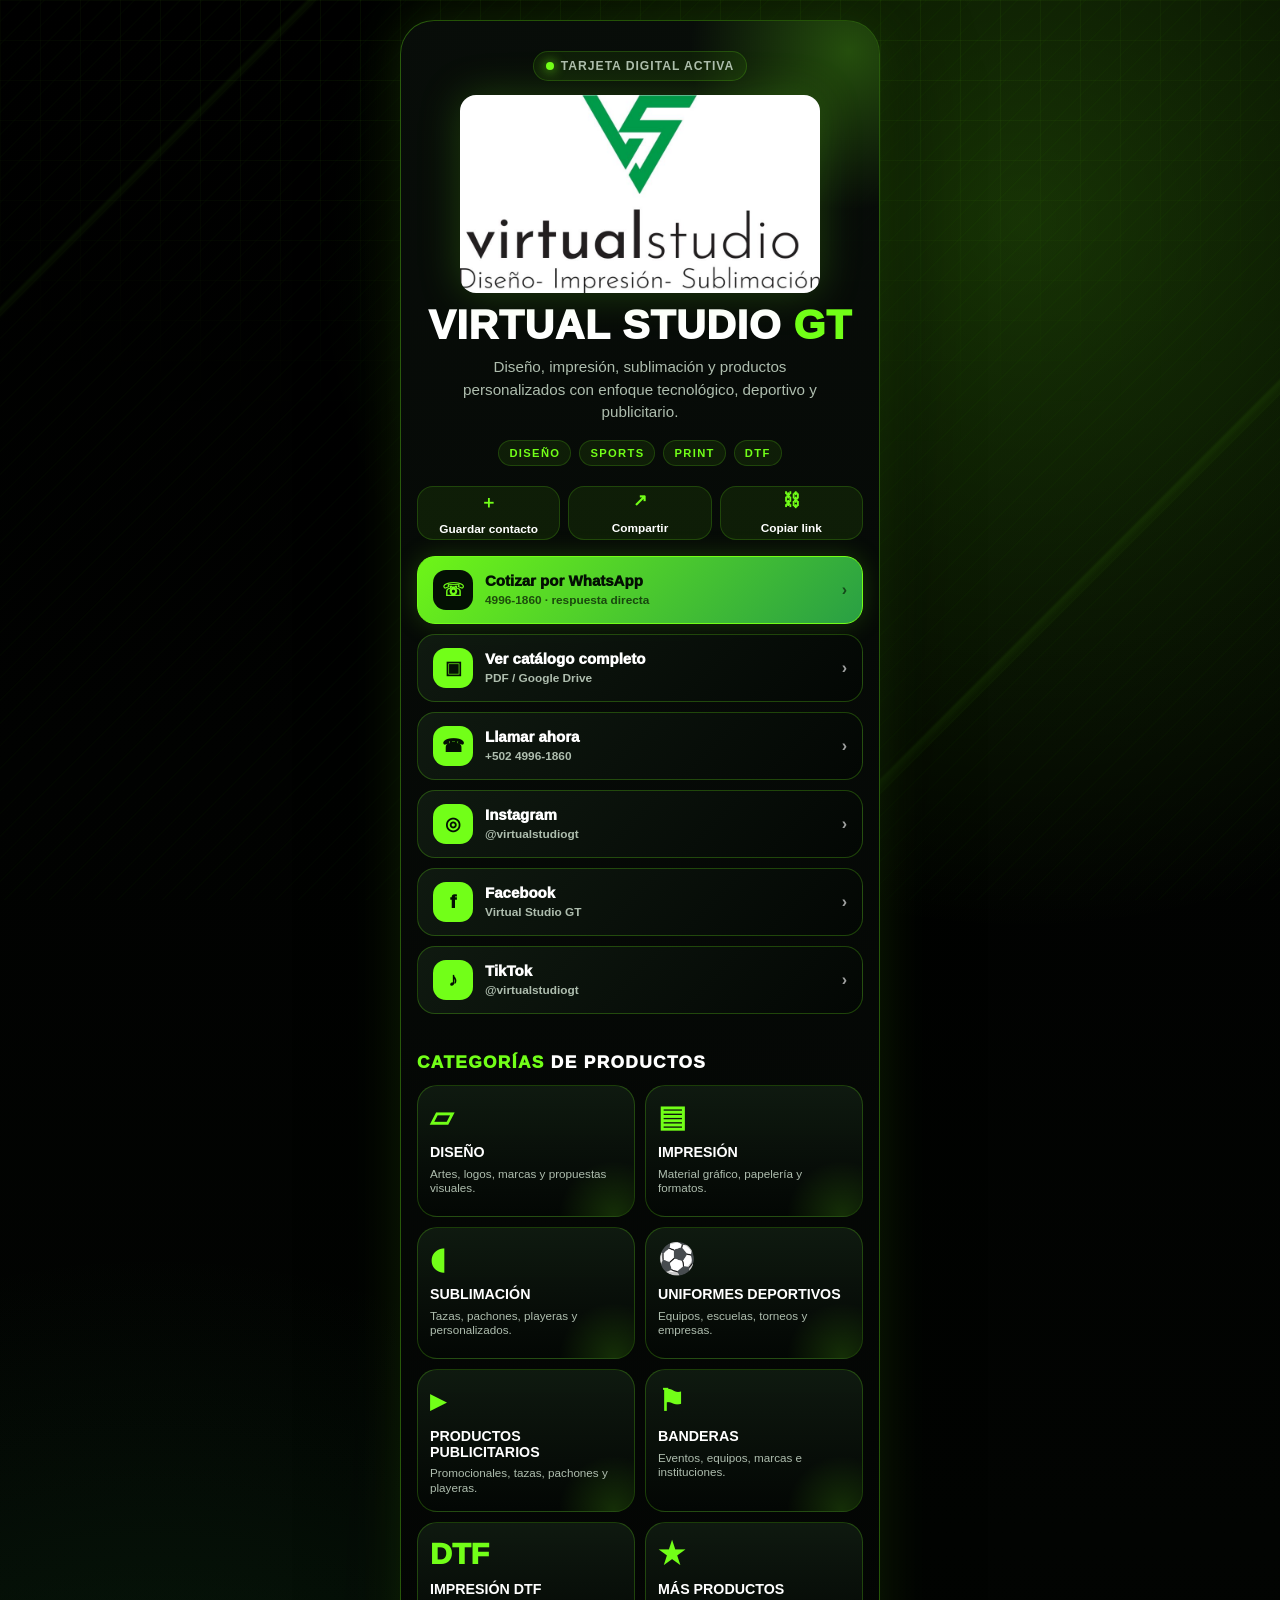
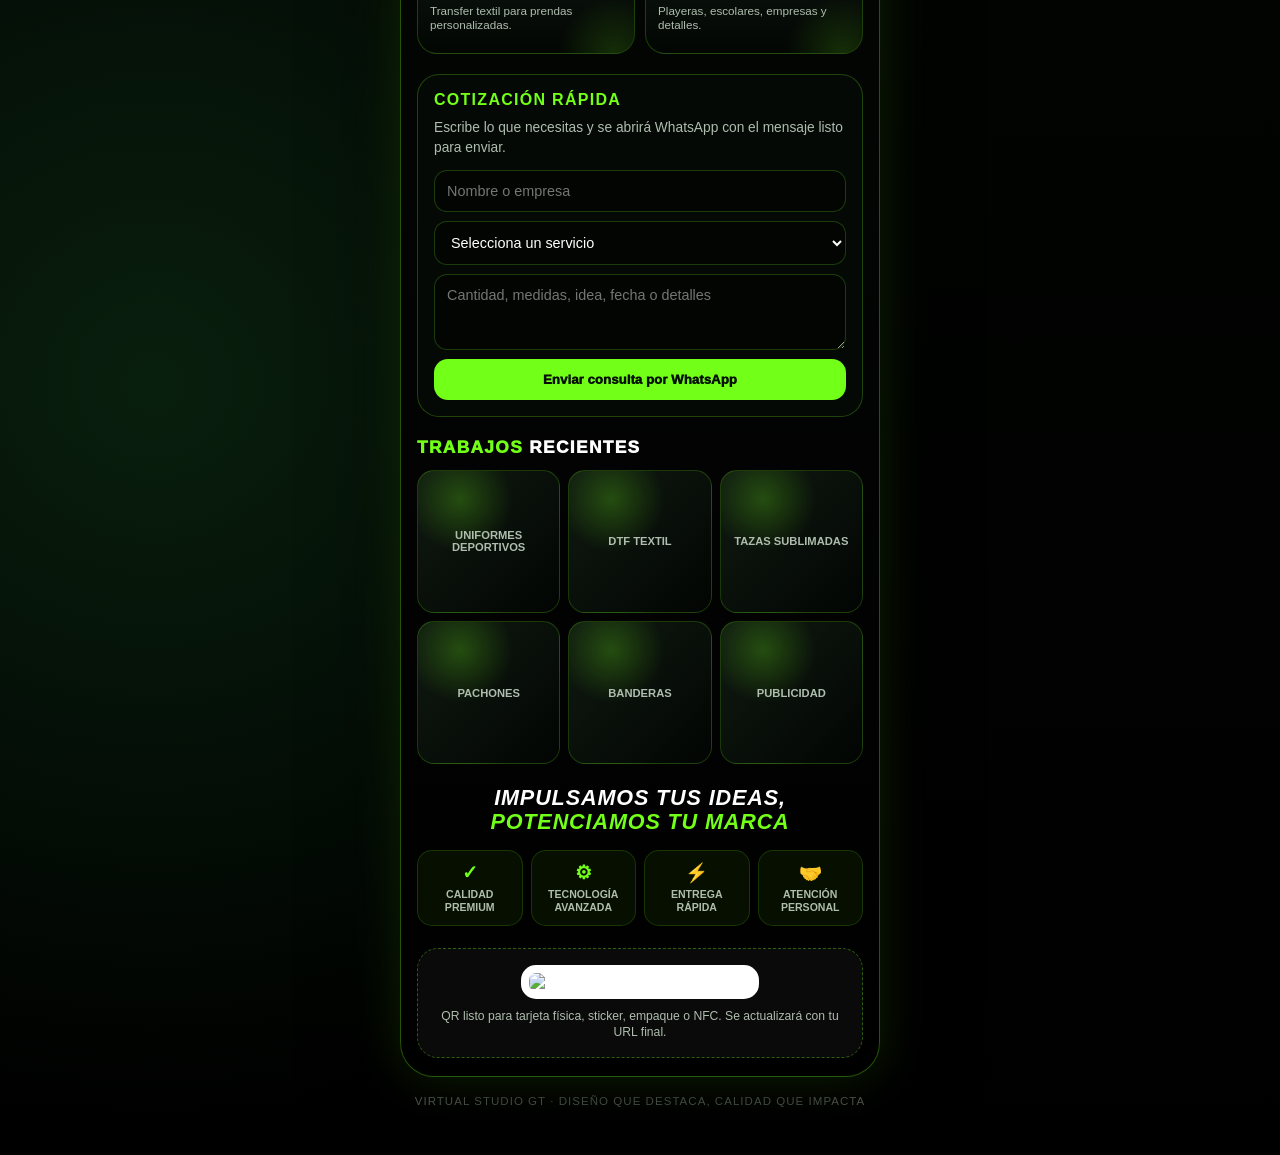
==== index.html @ 37e9156c "Add files via upload" ====
<!DOCTYPE html>
<html lang="es">
<head>
<meta charset="UTF-8"><meta name="viewport" content="width=device-width,initial-scale=1,viewport-fit=cover">
<meta name="theme-color" content="#020402">
<meta name="description" content="Virtual Studio GT: diseño, impresión, sublimación, uniformes deportivos, productos publicitarios, banderas e impresión DTF.">
<meta property="og:title" content="Virtual Studio GT · Tarjeta Digital">
<meta property="og:description" content="Diseño, impresión, sublimación y productos personalizados con enfoque tecnológico y deportivo.">
<meta property="og:type" content="website">
<link rel="manifest" href="manifest.webmanifest">
<title>Virtual Studio GT · Tarjeta Digital</title>
<style>
:root{--text:#fff;--muted:#aebdae;--green:#72ff18;--line:rgba(114,255,24,.32);--line-soft:rgba(114,255,24,.18);--shadow:rgba(114,255,24,.18)}
*{box-sizing:border-box;margin:0;padding:0}html{scroll-behavior:smooth}
body{min-height:100vh;font-family:Arial,Helvetica,sans-serif;color:var(--text);background:radial-gradient(circle at 80% 8%,rgba(114,255,24,.20),transparent 26%),radial-gradient(circle at 12% 72%,rgba(42,162,69,.18),transparent 32%),linear-gradient(180deg,#000 0%,#020402 56%,#000 100%);display:flex;justify-content:center;padding:20px 14px 44px;overflow-x:hidden}
body:before{content:"";position:fixed;inset:0;pointer-events:none;z-index:0;background-image:linear-gradient(rgba(114,255,24,.055) 1px,transparent 1px),linear-gradient(90deg,rgba(114,255,24,.055) 1px,transparent 1px);background-size:40px 40px;mask-image:radial-gradient(ellipse 90% 65% at 50% 0%,#000 25%,transparent 82%)}
body:after{content:"";position:fixed;inset:0;pointer-events:none;z-index:0;opacity:.85;background:linear-gradient(135deg,transparent 0 14%,rgba(114,255,24,.08) 14.2%,transparent 14.7% 76%,rgba(114,255,24,.09) 76.2%,transparent 77%),repeating-linear-gradient(135deg,transparent 0 14px,rgba(114,255,24,.025) 15px 16px)}
.wrap{width:100%;max-width:480px;position:relative;z-index:1}.shell{overflow:hidden;border-radius:34px;border:1px solid var(--line);background:linear-gradient(180deg,rgba(8,13,9,.98),rgba(0,0,0,.98));box-shadow:0 0 48px rgba(114,255,24,.12),0 26px 90px rgba(0,0,0,.64);position:relative}
.shell:before{content:"";position:absolute;top:-140px;right:-140px;width:340px;height:340px;background:radial-gradient(circle,rgba(114,255,24,.27),transparent 66%)}
.hero{position:relative;z-index:2;text-align:center;padding:30px 20px 20px}.status{display:inline-flex;align-items:center;gap:7px;margin-bottom:14px;padding:7px 12px;border-radius:999px;border:1px solid var(--line-soft);background:rgba(114,255,24,.07);color:var(--muted);font-size:.76rem;font-weight:800;letter-spacing:.08em;text-transform:uppercase}.status i{width:8px;height:8px;border-radius:50%;background:var(--green);box-shadow:0 0 12px var(--green);display:inline-block}
.logo{width:min(96%,360px);max-height:210px;object-fit:contain;display:block;margin:0 auto 12px;filter:drop-shadow(0 0 20px rgba(114,255,24,.20));border-radius:16px}.brand{font-size:clamp(1.85rem,7vw,2.55rem);line-height:1;letter-spacing:.02em;font-weight:950;text-transform:uppercase}.brand span{color:var(--green)}.tagline{color:var(--muted);line-height:1.48;max-width:375px;margin:10px auto 0;font-size:.95rem}.badges{display:flex;flex-wrap:wrap;justify-content:center;gap:8px;margin-top:16px}.badge{border:1px solid var(--line-soft);background:rgba(114,255,24,.08);color:var(--green);border-radius:999px;padding:6px 10px;font-weight:900;font-size:.70rem;letter-spacing:.12em;text-transform:uppercase}
.actions{display:grid;grid-template-columns:1fr 1fr 1fr;gap:8px;padding:0 16px 16px;position:relative;z-index:2}.action{min-height:54px;border-radius:16px;border:1px solid var(--line-soft);background:rgba(114,255,24,.08);color:#fff;text-decoration:none;display:grid;place-items:center;text-align:center;font-size:.74rem;font-weight:900;cursor:pointer;font-family:inherit}.action span{display:block;color:var(--green);font-size:1.08rem;margin-bottom:2px}
.links{display:grid;gap:10px;padding:0 16px 18px;position:relative;z-index:2}.link{min-height:62px;border:1px solid rgba(114,255,24,.24);border-radius:18px;color:#fff;background:linear-gradient(135deg,rgba(17,28,18,.90),rgba(3,7,4,.95));text-decoration:none;display:flex;align-items:center;justify-content:space-between;padding:13px 15px;transition:transform .16s ease,border-color .16s ease,box-shadow .16s ease}.link:hover{transform:translateY(-2px);border-color:var(--green);box-shadow:0 0 22px var(--shadow)}.link.primary{background:linear-gradient(135deg,rgba(114,255,24,.96),rgba(42,162,69,.98));color:#031003;border-color:var(--green);box-shadow:0 0 26px rgba(114,255,24,.18)}.left{display:flex;align-items:center;gap:12px;min-width:0}.icon{width:40px;height:40px;flex:0 0 40px;border-radius:13px;background:var(--green);color:#041004;display:grid;place-items:center;font-size:1.15rem;font-weight:950}.primary .icon{background:#041004;color:var(--green)}.label{display:block;font-weight:950;font-size:.94rem;line-height:1.15}.sub{display:block;color:var(--muted);font-size:.74rem;margin-top:3px;font-weight:700;line-height:1.2}.primary .sub{color:rgba(3,16,3,.70)}.arrow{opacity:.62;font-weight:900}
.section{padding:20px 16px 0;position:relative;z-index:2}.section-title{color:#fff;font-size:1.08rem;text-transform:uppercase;letter-spacing:.08em;margin-bottom:12px;font-weight:950}.section-title span{color:var(--green)}.catalog{display:grid;grid-template-columns:repeat(2,1fr);gap:10px}.cat{min-height:132px;border:1px solid rgba(114,255,24,.22);border-radius:20px;background:linear-gradient(180deg,rgba(18,30,19,.82),rgba(3,7,4,.93));color:#fff;text-decoration:none;padding:15px 12px;display:flex;flex-direction:column;justify-content:space-between;transition:transform .16s ease,border-color .16s ease;overflow:hidden;position:relative}.cat:after{content:"";position:absolute;inset:auto -40px -60px auto;width:120px;height:120px;border-radius:50%;background:radial-gradient(circle,rgba(114,255,24,.16),transparent 65%)}.cat:hover{transform:translateY(-3px);border-color:var(--green)}.cat-icon{color:var(--green);font-size:1.9rem;line-height:1;font-weight:950}.cat strong{display:block;font-size:.89rem;text-transform:uppercase;line-height:1.1;margin-top:14px;position:relative;z-index:1}.cat small{display:block;color:var(--muted);font-size:.73rem;line-height:1.25;margin-top:6px;position:relative;z-index:1}
.quote-box{margin:20px 16px 0;position:relative;z-index:2;border:1px solid rgba(114,255,24,.24);border-radius:22px;background:rgba(7,12,8,.82);padding:16px}.quote-box h2{color:var(--green);font-size:1rem;letter-spacing:.08em;text-transform:uppercase;margin-bottom:9px}.quote-box p{color:var(--muted);line-height:1.45;font-size:.86rem}.form{display:grid;gap:9px;margin-top:12px}.form input,.form select,.form textarea{width:100%;border:1px solid rgba(114,255,24,.22);background:rgba(0,0,0,.34);color:#fff;border-radius:13px;padding:12px;font-size:.9rem;outline:none;font-family:inherit}.form textarea{min-height:76px;resize:vertical}.form button{border:0;border-radius:14px;background:var(--green);color:#041004;padding:13px;font-weight:950;cursor:pointer;font-family:inherit}
.gallery{display:grid;grid-template-columns:repeat(3,1fr);gap:8px}.shot{aspect-ratio:1;border-radius:17px;border:1px solid rgba(114,255,24,.20);background:radial-gradient(circle at 30% 20%,rgba(114,255,24,.24),transparent 35%),linear-gradient(135deg,rgba(18,30,19,.88),rgba(2,5,3,.95));display:grid;place-items:center;text-align:center;color:var(--muted);padding:9px;font-size:.70rem;font-weight:900;text-transform:uppercase}.claim{text-align:center;padding:22px 16px 2px;position:relative;z-index:2}.claim strong{display:block;font-size:1.35rem;line-height:1.12;text-transform:uppercase;font-style:italic;letter-spacing:.04em}.claim span{color:var(--green)}.features{display:grid;grid-template-columns:repeat(4,1fr);gap:8px;margin-top:15px}.feat{border:1px solid rgba(114,255,24,.16);background:rgba(114,255,24,.06);color:var(--muted);border-radius:15px;padding:11px 5px;font-size:.66rem;line-height:1.22;font-weight:900;text-transform:uppercase}.feat b{display:block;color:var(--green);font-size:1.16rem;margin-bottom:4px}.qr{margin:20px 16px 18px;padding:16px;border:1px dashed rgba(114,255,24,.34);border-radius:21px;text-align:center;background:rgba(255,255,255,.04);position:relative;z-index:2}.qr img{width:134px;background:#fff;border-radius:15px;padding:8px}.qr p{color:var(--muted);margin-top:10px;font-size:.76rem;line-height:1.3}footer{text-align:center;color:rgba(174,189,174,.55);font-size:.72rem;letter-spacing:.09em;text-transform:uppercase;margin:18px 0 4px}.toast{position:fixed;left:50%;bottom:22px;transform:translateX(-50%) translateY(10px);background:#101710;border:1px solid var(--line);color:#fff;padding:12px 16px;border-radius:999px;box-shadow:0 15px 45px rgba(0,0,0,.45);opacity:0;pointer-events:none;transition:opacity .2s ease,transform .2s ease;z-index:20;font-size:.86rem;font-weight:900;white-space:nowrap}.toast.show{opacity:1;transform:translateX(-50%) translateY(0)}
@media(max-width:390px){.actions{grid-template-columns:1fr}.catalog{grid-template-columns:1fr}.features{grid-template-columns:1fr 1fr}.gallery{grid-template-columns:1fr 1fr}.logo{max-height:170px}}
</style>
</head>
<body>
<main class="wrap"><section class="shell"><header class="hero"><div class="status"><i></i> Tarjeta digital activa</div><img class="logo" src="[data-uri]" alt="Logo Virtual Studio GT"><div class="brand">Virtual Studio <span>GT</span></div><p class="tagline">Diseño, impresión, sublimación y productos personalizados con enfoque tecnológico, deportivo y publicitario.</p><div class="badges"><span class="badge">Diseño</span><span class="badge">Sports</span><span class="badge">Print</span><span class="badge">DTF</span></div></header>
<div class="actions"><a class="action" href="virtual-studio-contacto.vcf" download><span>＋</span>Guardar contacto</a><button class="action" type="button" onclick="shareCard()"><span>↗</span>Compartir</button><button class="action" type="button" onclick="copyLink()"><span>⛓</span>Copiar link</button></div>
<nav class="links">
<a class="link primary" href="https://wa.me/50249961860?text=Hola%20Virtual%20Studio%20GT,%20quiero%20una%20cotizaci%C3%B3n" target="_blank" rel="noopener"><span class="left"><span class="icon">☏</span><span><span class="label">Cotizar por WhatsApp</span><span class="sub">4996-1860 · respuesta directa</span></span></span><span class="arrow">›</span></a>
<a class="link" href="#" target="_blank" rel="noopener"><span class="left"><span class="icon">▣</span><span><span class="label">Ver catálogo completo</span><span class="sub">PDF / Google Drive</span></span></span><span class="arrow">›</span></a>
<a class="link" href="tel:+50249961860"><span class="left"><span class="icon">☎</span><span><span class="label">Llamar ahora</span><span class="sub">+502 4996-1860</span></span></span><span class="arrow">›</span></a>
<a class="link" href="https://instagram.com/virtualstudiogt" target="_blank" rel="noopener"><span class="left"><span class="icon">◎</span><span><span class="label">Instagram</span><span class="sub">@virtualstudiogt</span></span></span><span class="arrow">›</span></a>
<a class="link" href="https://facebook.com/virtualstudiogt" target="_blank" rel="noopener"><span class="left"><span class="icon">f</span><span><span class="label">Facebook</span><span class="sub">Virtual Studio GT</span></span></span><span class="arrow">›</span></a>
<a class="link" href="https://tiktok.com/@virtualstudiogt" target="_blank" rel="noopener"><span class="left"><span class="icon">♪</span><span><span class="label">TikTok</span><span class="sub">@virtualstudiogt</span></span></span><span class="arrow">›</span></a>
</nav>
<section class="section"><h2 class="section-title"><span>Categorías</span> de productos</h2><div class="catalog">
<a class="cat" href="https://wa.me/50249961860?text=Hola%20Virtual%20Studio%20GT,%20quiero%20informaci%C3%B3n%20sobre%20Dise%C3%B1o" target="_blank"><div><span class="cat-icon">▱</span><strong>Diseño</strong><small>Artes, logos, marcas y propuestas visuales.</small></div></a>
<a class="cat" href="https://wa.me/50249961860?text=Hola%20Virtual%20Studio%20GT,%20quiero%20informaci%C3%B3n%20sobre%20Impresi%C3%B3n" target="_blank"><div><span class="cat-icon">▤</span><strong>Impresión</strong><small>Material gráfico, papelería y formatos.</small></div></a>
<a class="cat" href="https://wa.me/50249961860?text=Hola%20Virtual%20Studio%20GT,%20quiero%20informaci%C3%B3n%20sobre%20Sublimaci%C3%B3n" target="_blank"><div><span class="cat-icon">◖</span><strong>Sublimación</strong><small>Tazas, pachones, playeras y personalizados.</small></div></a>
<a class="cat" href="https://wa.me/50249961860?text=Hola%20Virtual%20Studio%20GT,%20quiero%20cotizar%20Uniformes%20Deportivos" target="_blank"><div><span class="cat-icon">⚽</span><strong>Uniformes Deportivos</strong><small>Equipos, escuelas, torneos y empresas.</small></div></a>
<a class="cat" href="https://wa.me/50249961860?text=Hola%20Virtual%20Studio%20GT,%20quiero%20informaci%C3%B3n%20sobre%20Productos%20Publicitarios" target="_blank"><div><span class="cat-icon">▸</span><strong>Productos Publicitarios</strong><small>Promocionales, tazas, pachones y playeras.</small></div></a>
<a class="cat" href="https://wa.me/50249961860?text=Hola%20Virtual%20Studio%20GT,%20quiero%20cotizar%20Banderas" target="_blank"><div><span class="cat-icon">⚑</span><strong>Banderas</strong><small>Eventos, equipos, marcas e instituciones.</small></div></a>
<a class="cat" href="https://wa.me/50249961860?text=Hola%20Virtual%20Studio%20GT,%20quiero%20informaci%C3%B3n%20sobre%20Impresi%C3%B3n%20DTF" target="_blank"><div><span class="cat-icon">DTF</span><strong>Impresión DTF</strong><small>Transfer textil para prendas personalizadas.</small></div></a>
<a class="cat" href="https://wa.me/50249961860?text=Hola%20Virtual%20Studio%20GT,%20quiero%20ver%20productos%20personalizados" target="_blank"><div><span class="cat-icon">★</span><strong>Más productos</strong><small>Playeras, escolares, empresas y detalles.</small></div></a>
</div></section>
<section class="quote-box"><h2>Cotización rápida</h2><p>Escribe lo que necesitas y se abrirá WhatsApp con el mensaje listo para enviar.</p><form class="form" onsubmit="sendLead(event)"><input id="nombre" type="text" placeholder="Nombre o empresa"><select id="servicio"><option value="">Selecciona un servicio</option><option>Uniformes Deportivos</option><option>Impresión DTF</option><option>Sublimación</option><option>Impresión</option><option>Productos Publicitarios</option><option>Banderas</option><option>Diseño</option></select><textarea id="mensaje" placeholder="Cantidad, medidas, idea, fecha o detalles"></textarea><button type="submit">Enviar consulta por WhatsApp</button></form></section>
<section class="section"><h2 class="section-title"><span>Trabajos</span> recientes</h2><div class="gallery"><div class="shot">Uniformes deportivos</div><div class="shot">DTF textil</div><div class="shot">Tazas sublimadas</div><div class="shot">Pachones</div><div class="shot">Banderas</div><div class="shot">Publicidad</div></div></section>
<section class="claim"><strong>Impulsamos tus ideas,<br><span>potenciamos tu marca</span></strong><div class="features"><div class="feat"><b>✓</b>Calidad<br>Premium</div><div class="feat"><b>⚙</b>Tecnología<br>Avanzada</div><div class="feat"><b>⚡</b>Entrega<br>Rápida</div><div class="feat"><b>🤝</b>Atención<br>Personal</div></div></section>
<section class="qr"><img id="qrImg" src="https://api.qrserver.com/v1/create-qr-code/?size=300x300&data=https://virtualstudiogt.com" alt="Código QR Virtual Studio GT"><p>QR listo para tarjeta física, sticker, empaque o NFC. Se actualizará con tu URL final.</p></section>
</section><footer>Virtual Studio GT · Diseño que destaca, calidad que impacta</footer></main>
<div id="toast" class="toast">Listo</div>
<script>
function showToast(message){const toast=document.getElementById("toast");toast.textContent=message;toast.classList.add("show");setTimeout(()=>toast.classList.remove("show"),1800)}
function pageUrl(){return window.location.href.startsWith("file:")?"https://virtualstudiogt.com":window.location.href}
async function copyLink(){try{await navigator.clipboard.writeText(pageUrl());showToast("Link copiado")}catch(e){showToast("No se pudo copiar")}}
async function shareCard(){const data={title:"Virtual Studio GT",text:"Tarjeta digital de Virtual Studio GT",url:pageUrl()};if(navigator.share){try{await navigator.share(data)}catch(e){}}else{copyLink()}}
function sendLead(event){event.preventDefault();const nombre=document.getElementById("nombre").value.trim();const servicio=document.getElementById("servicio").value.trim();const mensaje=document.getElementById("mensaje").value.trim();const texto=encodeURIComponent("Hola Virtual Studio GT, quiero una cotización."+(nombre?"\nNombre/empresa: "+nombre:"")+(servicio?"\nServicio: "+servicio:"")+(mensaje?"\nDetalles: "+mensaje:""));window.open("https://wa.me/50249961860?text="+texto,"_blank")}
(function setQr(){document.getElementById("qrImg").src="https://api.qrserver.com/v1/create-qr-code/?size=300x300&data="+encodeURIComponent(pageUrl())})();
</script>
</body></html>
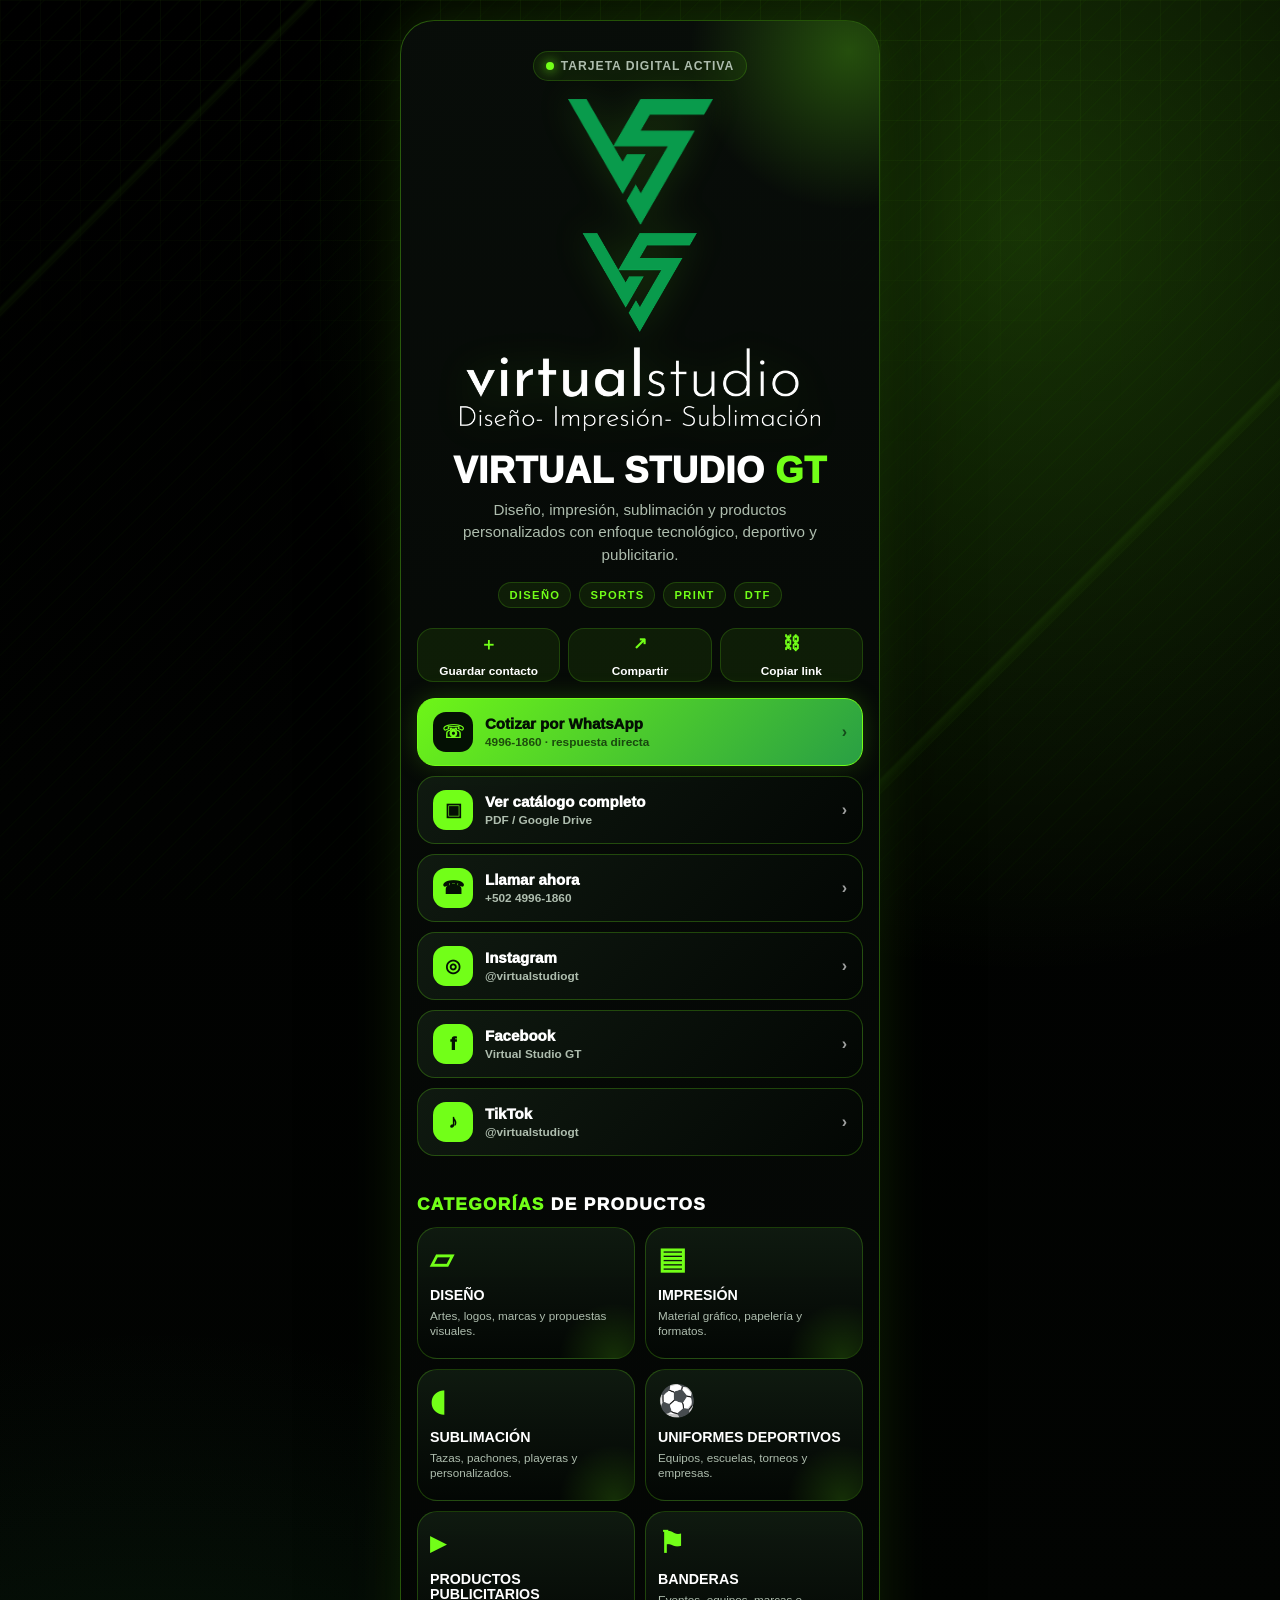
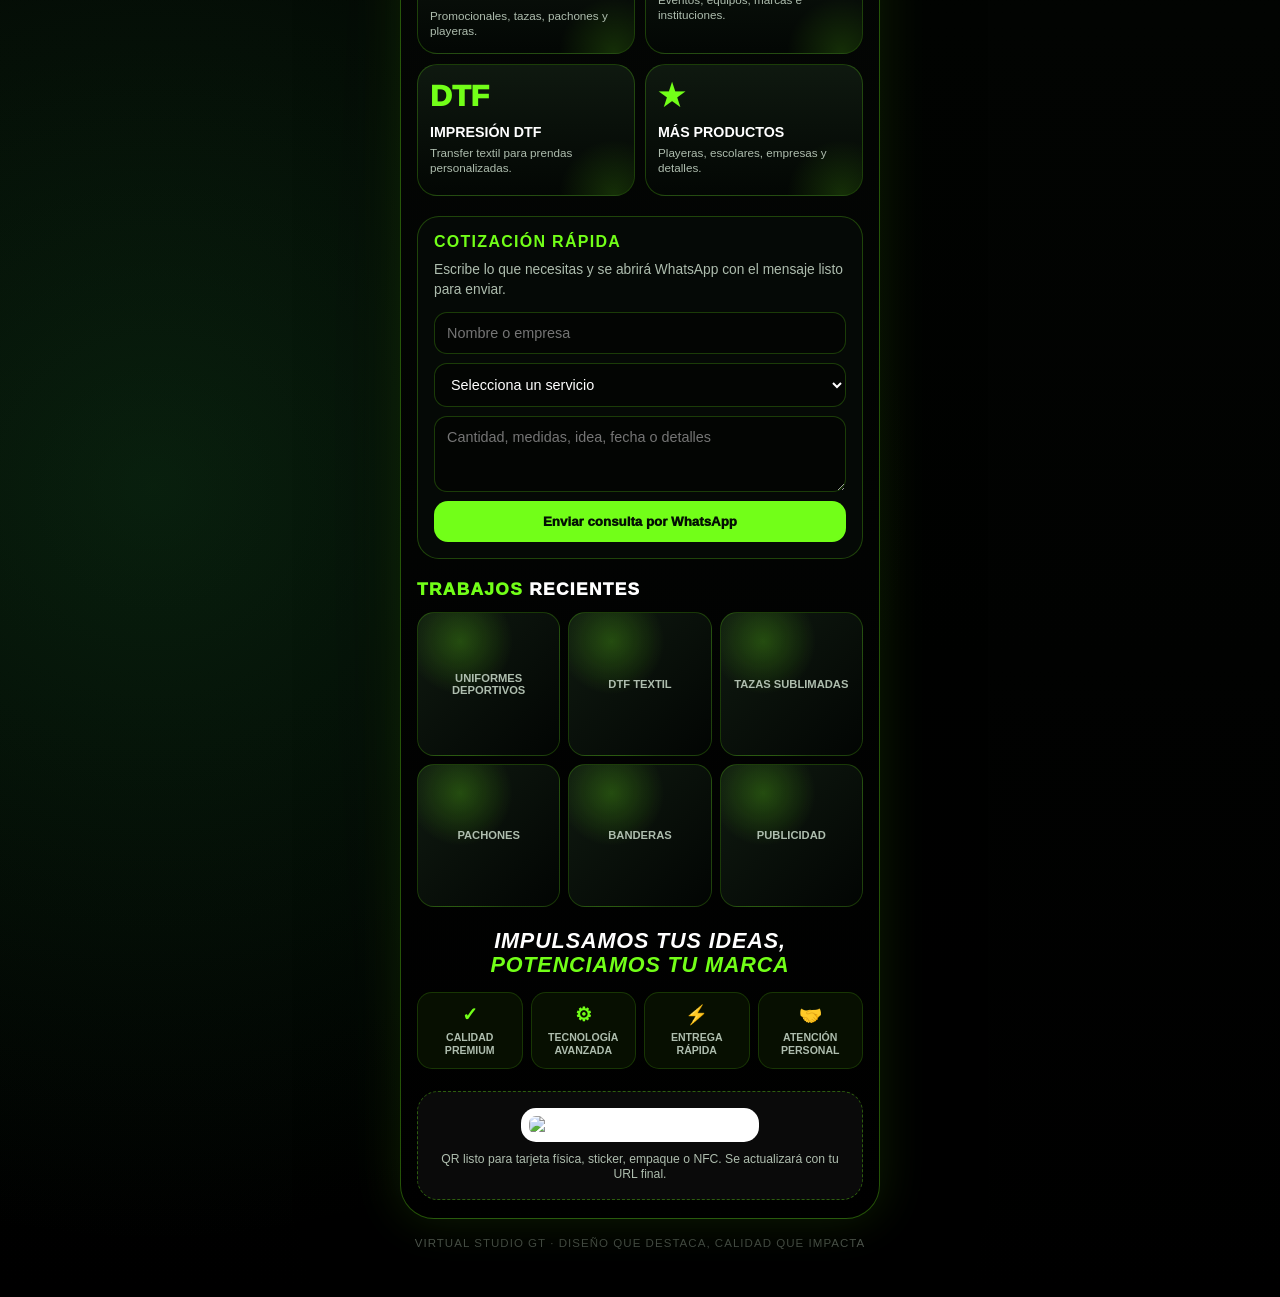
==== commit 1742eb71: "Add files via upload" ====
--- a/index.html
+++ b/index.html
@@ -10,7 +10,7 @@
 <link rel="manifest" href="manifest.webmanifest">
 <title>Virtual Studio GT · Tarjeta Digital</title>
 <style>
-:root{--text:#fff;--muted:#aebdae;--green:#72ff18;--line:rgba(114,255,24,.32);--line-soft:rgba(114,255,24,.18);--shadow:rgba(114,255,24,.18)}
+:root{--text:#fff;--muted:#aebdae;--green:#72ff18;--brand:#0ca34d;--line:rgba(114,255,24,.32);--line-soft:rgba(114,255,24,.18);--shadow:rgba(114,255,24,.18)}
 *{box-sizing:border-box;margin:0;padding:0}html{scroll-behavior:smooth}
 body{min-height:100vh;font-family:Arial,Helvetica,sans-serif;color:var(--text);background:radial-gradient(circle at 80% 8%,rgba(114,255,24,.20),transparent 26%),radial-gradient(circle at 12% 72%,rgba(42,162,69,.18),transparent 32%),linear-gradient(180deg,#000 0%,#020402 56%,#000 100%);display:flex;justify-content:center;padding:20px 14px 44px;overflow-x:hidden}
 body:before{content:"";position:fixed;inset:0;pointer-events:none;z-index:0;background-image:linear-gradient(rgba(114,255,24,.055) 1px,transparent 1px),linear-gradient(90deg,rgba(114,255,24,.055) 1px,transparent 1px);background-size:40px 40px;mask-image:radial-gradient(ellipse 90% 65% at 50% 0%,#000 25%,transparent 82%)}
@@ -18,17 +18,22 @@
 .wrap{width:100%;max-width:480px;position:relative;z-index:1}.shell{overflow:hidden;border-radius:34px;border:1px solid var(--line);background:linear-gradient(180deg,rgba(8,13,9,.98),rgba(0,0,0,.98));box-shadow:0 0 48px rgba(114,255,24,.12),0 26px 90px rgba(0,0,0,.64);position:relative}
 .shell:before{content:"";position:absolute;top:-140px;right:-140px;width:340px;height:340px;background:radial-gradient(circle,rgba(114,255,24,.27),transparent 66%)}
 .hero{position:relative;z-index:2;text-align:center;padding:30px 20px 20px}.status{display:inline-flex;align-items:center;gap:7px;margin-bottom:14px;padding:7px 12px;border-radius:999px;border:1px solid var(--line-soft);background:rgba(114,255,24,.07);color:var(--muted);font-size:.76rem;font-weight:800;letter-spacing:.08em;text-transform:uppercase}.status i{width:8px;height:8px;border-radius:50%;background:var(--green);box-shadow:0 0 12px var(--green);display:inline-block}
-.logo{width:min(96%,360px);max-height:210px;object-fit:contain;display:block;margin:0 auto 12px;filter:drop-shadow(0 0 20px rgba(114,255,24,.20));border-radius:16px}.brand{font-size:clamp(1.85rem,7vw,2.55rem);line-height:1;letter-spacing:.02em;font-weight:950;text-transform:uppercase}.brand span{color:var(--green)}.tagline{color:var(--muted);line-height:1.48;max-width:375px;margin:10px auto 0;font-size:.95rem}.badges{display:flex;flex-wrap:wrap;justify-content:center;gap:8px;margin-top:16px}.badge{border:1px solid var(--line-soft);background:rgba(114,255,24,.08);color:var(--green);border-radius:999px;padding:6px 10px;font-weight:900;font-size:.70rem;letter-spacing:.12em;text-transform:uppercase}
+.brand-logo{width:100%;max-width:390px;margin:0 auto 14px;padding:4px 0 8px;display:flex;flex-direction:column;align-items:center;justify-content:center;gap:8px;filter:drop-shadow(0 0 18px rgba(114,255,24,.16))}
+.logo-symbol{width:min(40%,145px);height:auto;display:block;object-fit:contain}
+.logo-text{width:min(96%,360px);height:auto;display:block;object-fit:contain}
+.brand{font-size:clamp(1.55rem,6vw,2.25rem);line-height:1;letter-spacing:.02em;font-weight:950;text-transform:uppercase}.brand span{color:var(--green)}.tagline{color:var(--muted);line-height:1.48;max-width:375px;margin:10px auto 0;font-size:.95rem}.badges{display:flex;flex-wrap:wrap;justify-content:center;gap:8px;margin-top:16px}.badge{border:1px solid var(--line-soft);background:rgba(114,255,24,.08);color:var(--green);border-radius:999px;padding:6px 10px;font-weight:900;font-size:.70rem;letter-spacing:.12em;text-transform:uppercase}
 .actions{display:grid;grid-template-columns:1fr 1fr 1fr;gap:8px;padding:0 16px 16px;position:relative;z-index:2}.action{min-height:54px;border-radius:16px;border:1px solid var(--line-soft);background:rgba(114,255,24,.08);color:#fff;text-decoration:none;display:grid;place-items:center;text-align:center;font-size:.74rem;font-weight:900;cursor:pointer;font-family:inherit}.action span{display:block;color:var(--green);font-size:1.08rem;margin-bottom:2px}
 .links{display:grid;gap:10px;padding:0 16px 18px;position:relative;z-index:2}.link{min-height:62px;border:1px solid rgba(114,255,24,.24);border-radius:18px;color:#fff;background:linear-gradient(135deg,rgba(17,28,18,.90),rgba(3,7,4,.95));text-decoration:none;display:flex;align-items:center;justify-content:space-between;padding:13px 15px;transition:transform .16s ease,border-color .16s ease,box-shadow .16s ease}.link:hover{transform:translateY(-2px);border-color:var(--green);box-shadow:0 0 22px var(--shadow)}.link.primary{background:linear-gradient(135deg,rgba(114,255,24,.96),rgba(42,162,69,.98));color:#031003;border-color:var(--green);box-shadow:0 0 26px rgba(114,255,24,.18)}.left{display:flex;align-items:center;gap:12px;min-width:0}.icon{width:40px;height:40px;flex:0 0 40px;border-radius:13px;background:var(--green);color:#041004;display:grid;place-items:center;font-size:1.15rem;font-weight:950}.primary .icon{background:#041004;color:var(--green)}.label{display:block;font-weight:950;font-size:.94rem;line-height:1.15}.sub{display:block;color:var(--muted);font-size:.74rem;margin-top:3px;font-weight:700;line-height:1.2}.primary .sub{color:rgba(3,16,3,.70)}.arrow{opacity:.62;font-weight:900}
 .section{padding:20px 16px 0;position:relative;z-index:2}.section-title{color:#fff;font-size:1.08rem;text-transform:uppercase;letter-spacing:.08em;margin-bottom:12px;font-weight:950}.section-title span{color:var(--green)}.catalog{display:grid;grid-template-columns:repeat(2,1fr);gap:10px}.cat{min-height:132px;border:1px solid rgba(114,255,24,.22);border-radius:20px;background:linear-gradient(180deg,rgba(18,30,19,.82),rgba(3,7,4,.93));color:#fff;text-decoration:none;padding:15px 12px;display:flex;flex-direction:column;justify-content:space-between;transition:transform .16s ease,border-color .16s ease;overflow:hidden;position:relative}.cat:after{content:"";position:absolute;inset:auto -40px -60px auto;width:120px;height:120px;border-radius:50%;background:radial-gradient(circle,rgba(114,255,24,.16),transparent 65%)}.cat:hover{transform:translateY(-3px);border-color:var(--green)}.cat-icon{color:var(--green);font-size:1.9rem;line-height:1;font-weight:950}.cat strong{display:block;font-size:.89rem;text-transform:uppercase;line-height:1.1;margin-top:14px;position:relative;z-index:1}.cat small{display:block;color:var(--muted);font-size:.73rem;line-height:1.25;margin-top:6px;position:relative;z-index:1}
 .quote-box{margin:20px 16px 0;position:relative;z-index:2;border:1px solid rgba(114,255,24,.24);border-radius:22px;background:rgba(7,12,8,.82);padding:16px}.quote-box h2{color:var(--green);font-size:1rem;letter-spacing:.08em;text-transform:uppercase;margin-bottom:9px}.quote-box p{color:var(--muted);line-height:1.45;font-size:.86rem}.form{display:grid;gap:9px;margin-top:12px}.form input,.form select,.form textarea{width:100%;border:1px solid rgba(114,255,24,.22);background:rgba(0,0,0,.34);color:#fff;border-radius:13px;padding:12px;font-size:.9rem;outline:none;font-family:inherit}.form textarea{min-height:76px;resize:vertical}.form button{border:0;border-radius:14px;background:var(--green);color:#041004;padding:13px;font-weight:950;cursor:pointer;font-family:inherit}
 .gallery{display:grid;grid-template-columns:repeat(3,1fr);gap:8px}.shot{aspect-ratio:1;border-radius:17px;border:1px solid rgba(114,255,24,.20);background:radial-gradient(circle at 30% 20%,rgba(114,255,24,.24),transparent 35%),linear-gradient(135deg,rgba(18,30,19,.88),rgba(2,5,3,.95));display:grid;place-items:center;text-align:center;color:var(--muted);padding:9px;font-size:.70rem;font-weight:900;text-transform:uppercase}.claim{text-align:center;padding:22px 16px 2px;position:relative;z-index:2}.claim strong{display:block;font-size:1.35rem;line-height:1.12;text-transform:uppercase;font-style:italic;letter-spacing:.04em}.claim span{color:var(--green)}.features{display:grid;grid-template-columns:repeat(4,1fr);gap:8px;margin-top:15px}.feat{border:1px solid rgba(114,255,24,.16);background:rgba(114,255,24,.06);color:var(--muted);border-radius:15px;padding:11px 5px;font-size:.66rem;line-height:1.22;font-weight:900;text-transform:uppercase}.feat b{display:block;color:var(--green);font-size:1.16rem;margin-bottom:4px}.qr{margin:20px 16px 18px;padding:16px;border:1px dashed rgba(114,255,24,.34);border-radius:21px;text-align:center;background:rgba(255,255,255,.04);position:relative;z-index:2}.qr img{width:134px;background:#fff;border-radius:15px;padding:8px}.qr p{color:var(--muted);margin-top:10px;font-size:.76rem;line-height:1.3}footer{text-align:center;color:rgba(174,189,174,.55);font-size:.72rem;letter-spacing:.09em;text-transform:uppercase;margin:18px 0 4px}.toast{position:fixed;left:50%;bottom:22px;transform:translateX(-50%) translateY(10px);background:#101710;border:1px solid var(--line);color:#fff;padding:12px 16px;border-radius:999px;box-shadow:0 15px 45px rgba(0,0,0,.45);opacity:0;pointer-events:none;transition:opacity .2s ease,transform .2s ease;z-index:20;font-size:.86rem;font-weight:900;white-space:nowrap}.toast.show{opacity:1;transform:translateX(-50%) translateY(0)}
-@media(max-width:390px){.actions{grid-template-columns:1fr}.catalog{grid-template-columns:1fr}.features{grid-template-columns:1fr 1fr}.gallery{grid-template-columns:1fr 1fr}.logo{max-height:170px}}
+@media(max-width:390px){.actions{grid-template-columns:1fr}.catalog{grid-template-columns:1fr}.features{grid-template-columns:1fr 1fr}.gallery{grid-template-columns:1fr 1fr}.logo-symbol{width:48%;max-width:150px}.logo-text{width:100%}}
 </style>
 </head>
 <body>
-<main class="wrap"><section class="shell"><header class="hero"><div class="status"><i></i> Tarjeta digital activa</div><img class="logo" src="[data-uri]" alt="Logo Virtual Studio GT"><div class="brand">Virtual Studio <span>GT</span></div><p class="tagline">Diseño, impresión, sublimación y productos personalizados con enfoque tecnológico, deportivo y publicitario.</p><div class="badges"><span class="badge">Diseño</span><span class="badge">Sports</span><span class="badge">Print</span><span class="badge">DTF</span></div></header>
+<main class="wrap"><section class="shell"><header class="hero"><div class="status"><i></i> Tarjeta digital activa</div>
+<div class="brand-logo"><img class="logo-symbol" src="[data-uri]" alt="Símbolo VS"><img class="logo-text" src="[data-uri]" alt="Virtual Studio"></div>
+<div class="brand">Virtual Studio <span>GT</span></div><p class="tagline">Diseño, impresión, sublimación y productos personalizados con enfoque tecnológico, deportivo y publicitario.</p><div class="badges"><span class="badge">Diseño</span><span class="badge">Sports</span><span class="badge">Print</span><span class="badge">DTF</span></div></header>
 <div class="actions"><a class="action" href="virtual-studio-contacto.vcf" download><span>＋</span>Guardar contacto</a><button class="action" type="button" onclick="shareCard()"><span>↗</span>Compartir</button><button class="action" type="button" onclick="copyLink()"><span>⛓</span>Copiar link</button></div>
 <nav class="links">
 <a class="link primary" href="https://wa.me/50249961860?text=Hola%20Virtual%20Studio%20GT,%20quiero%20una%20cotizaci%C3%B3n" target="_blank" rel="noopener"><span class="left"><span class="icon">☏</span><span><span class="label">Cotizar por WhatsApp</span><span class="sub">4996-1860 · respuesta directa</span></span></span><span class="arrow">›</span></a>
@@ -56,7 +61,7 @@
 <div id="toast" class="toast">Listo</div>
 <script>
 function showToast(message){const toast=document.getElementById("toast");toast.textContent=message;toast.classList.add("show");setTimeout(()=>toast.classList.remove("show"),1800)}
-function pageUrl(){return window.location.href.startsWith("file:")?"https://virtualstudiogt.com":window.location.href}
+function pageUrl(){return window.location.href.startsWith("file:")?"https://gerardorozco-cloud.github.io/virtualstudiogt/":window.location.href}
 async function copyLink(){try{await navigator.clipboard.writeText(pageUrl());showToast("Link copiado")}catch(e){showToast("No se pudo copiar")}}
 async function shareCard(){const data={title:"Virtual Studio GT",text:"Tarjeta digital de Virtual Studio GT",url:pageUrl()};if(navigator.share){try{await navigator.share(data)}catch(e){}}else{copyLink()}}
 function sendLead(event){event.preventDefault();const nombre=document.getElementById("nombre").value.trim();const servicio=document.getElementById("servicio").value.trim();const mensaje=document.getElementById("mensaje").value.trim();const texto=encodeURIComponent("Hola Virtual Studio GT, quiero una cotización."+(nombre?"\nNombre/empresa: "+nombre:"")+(servicio?"\nServicio: "+servicio:"")+(mensaje?"\nDetalles: "+mensaje:""));window.open("https://wa.me/50249961860?text="+texto,"_blank")}
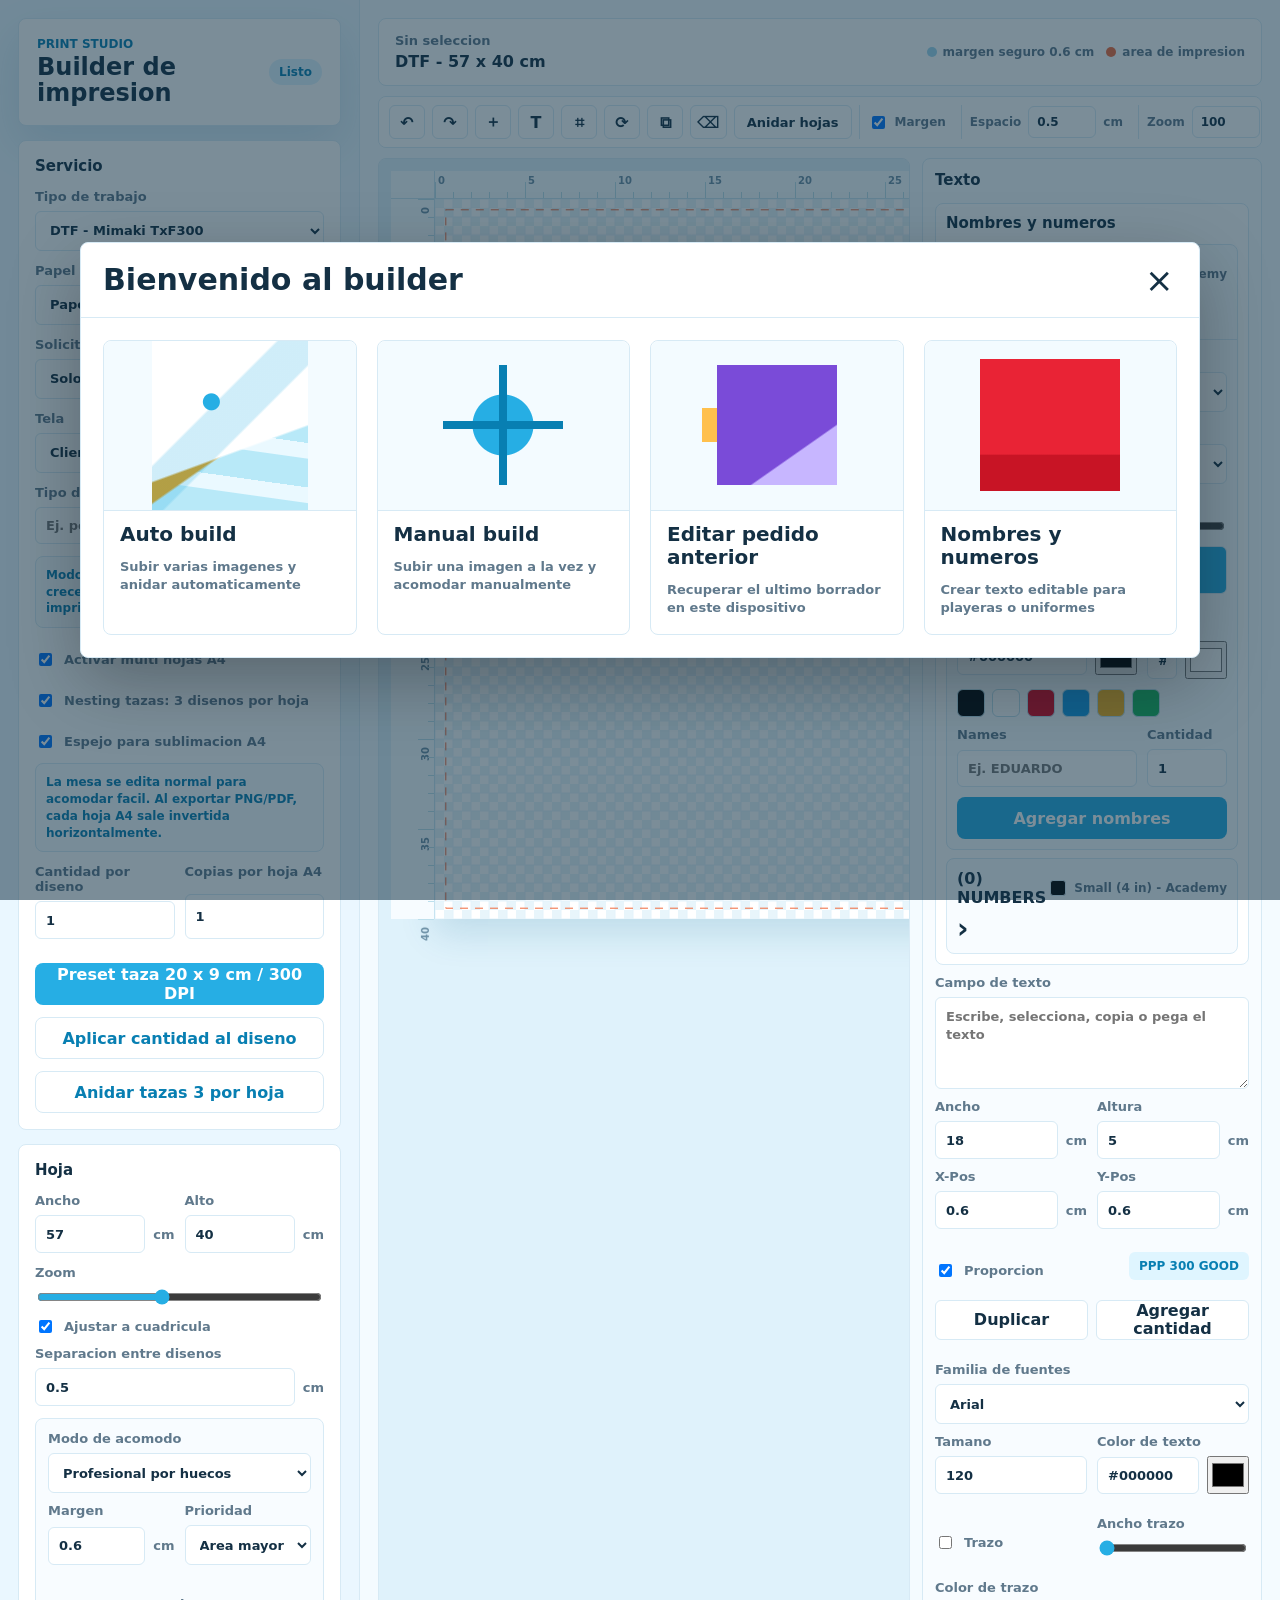
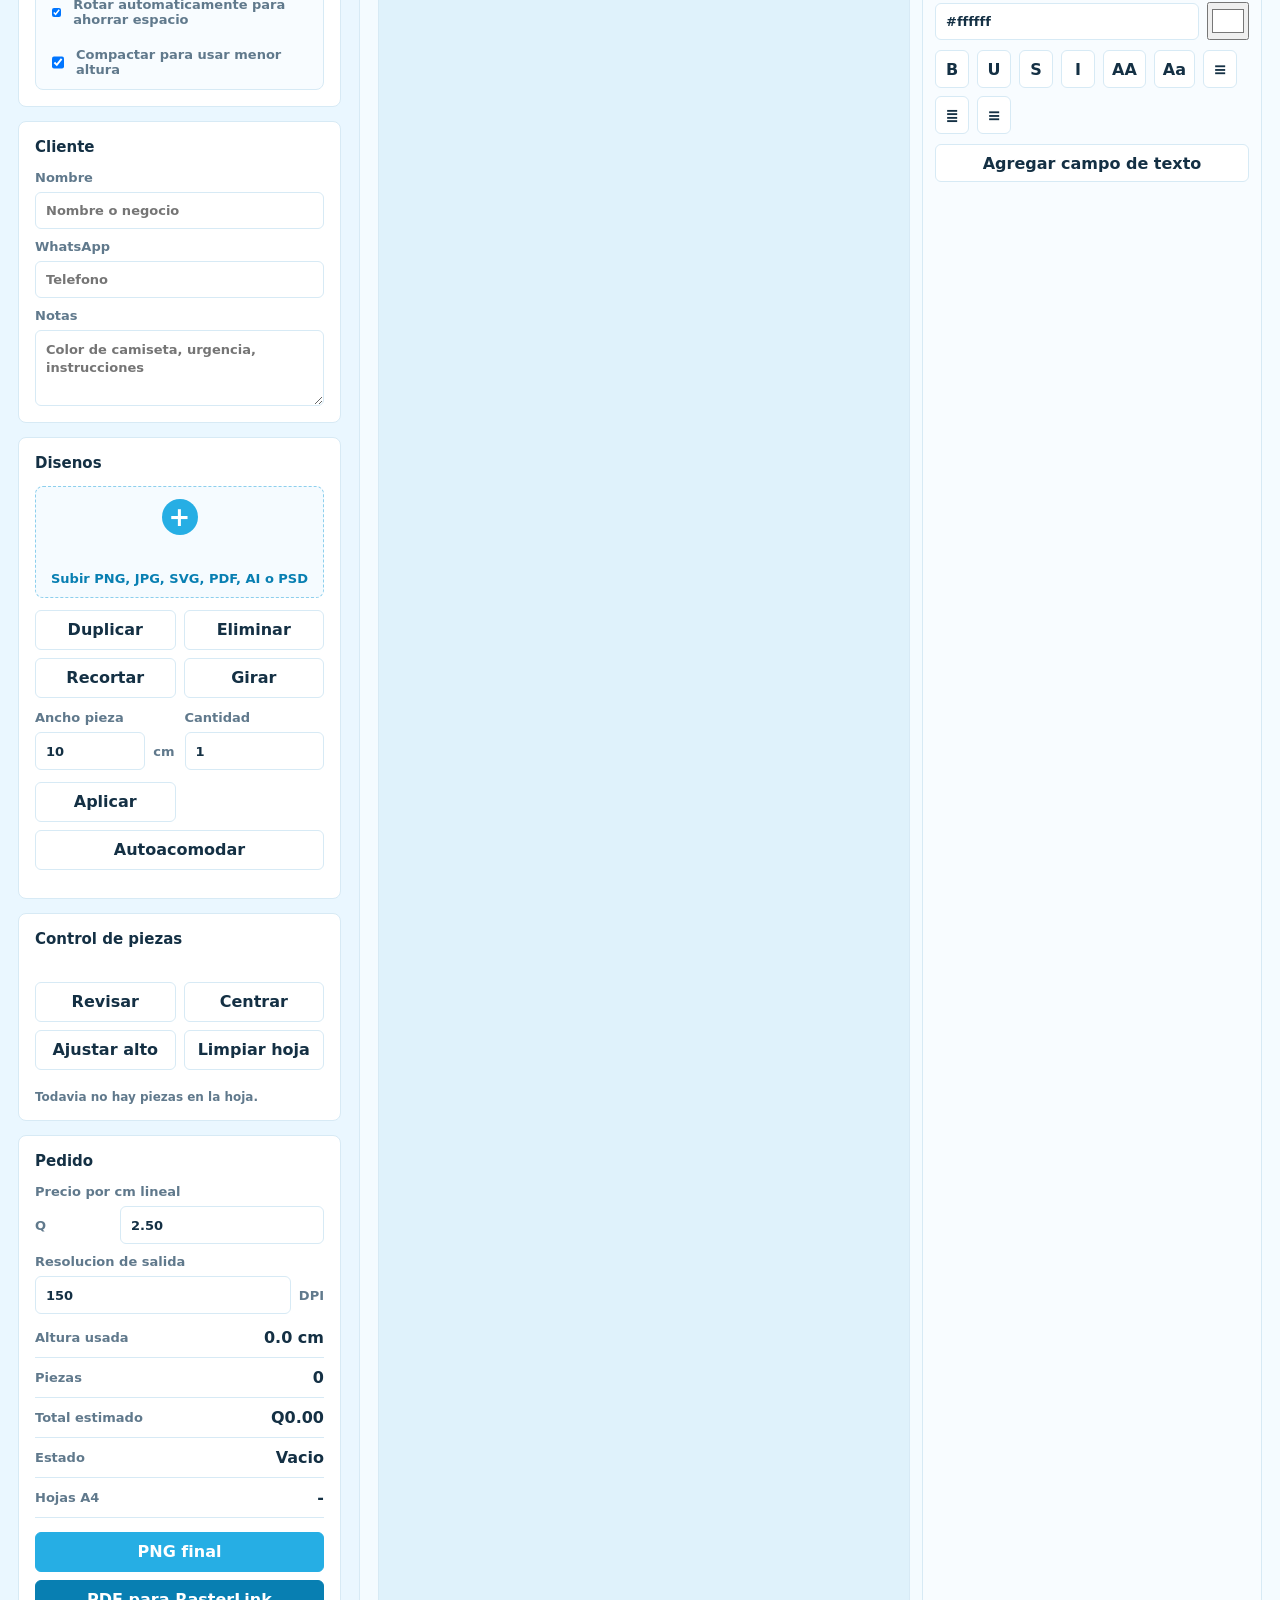
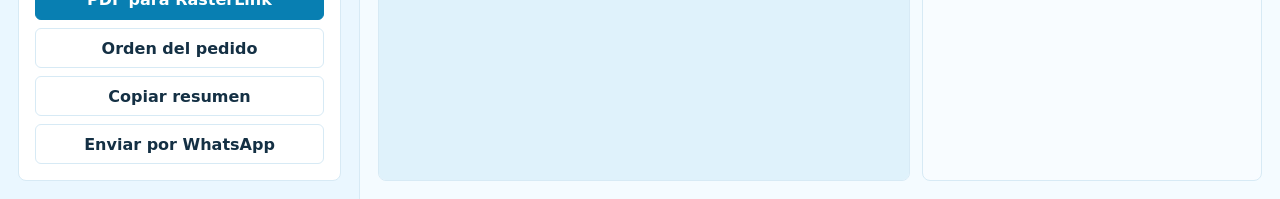
==== commit b6b8e01d: "Add files via upload" ====
--- a/index.html
+++ b/index.html
@@ -1,70 +1,616 @@
-<!DOCTYPE html>
+<!doctype html>
 <html lang="es">
-<head>
-<meta charset="UTF-8"><meta name="viewport" content="width=device-width,initial-scale=1,viewport-fit=cover">
-<meta name="theme-color" content="#020402">
-<meta name="description" content="Virtual Studio GT: diseño, impresión, sublimación, uniformes deportivos, productos publicitarios, banderas e impresión DTF.">
-<meta property="og:title" content="Virtual Studio GT · Tarjeta Digital">
-<meta property="og:description" content="Diseño, impresión, sublimación y productos personalizados con enfoque tecnológico y deportivo.">
-<meta property="og:type" content="website">
-<link rel="manifest" href="manifest.webmanifest">
-<title>Virtual Studio GT · Tarjeta Digital</title>
-<style>
-:root{--text:#fff;--muted:#aebdae;--green:#72ff18;--brand:#0ca34d;--line:rgba(114,255,24,.32);--line-soft:rgba(114,255,24,.18);--shadow:rgba(114,255,24,.18)}
-*{box-sizing:border-box;margin:0;padding:0}html{scroll-behavior:smooth}
-body{min-height:100vh;font-family:Arial,Helvetica,sans-serif;color:var(--text);background:radial-gradient(circle at 80% 8%,rgba(114,255,24,.20),transparent 26%),radial-gradient(circle at 12% 72%,rgba(42,162,69,.18),transparent 32%),linear-gradient(180deg,#000 0%,#020402 56%,#000 100%);display:flex;justify-content:center;padding:20px 14px 44px;overflow-x:hidden}
-body:before{content:"";position:fixed;inset:0;pointer-events:none;z-index:0;background-image:linear-gradient(rgba(114,255,24,.055) 1px,transparent 1px),linear-gradient(90deg,rgba(114,255,24,.055) 1px,transparent 1px);background-size:40px 40px;mask-image:radial-gradient(ellipse 90% 65% at 50% 0%,#000 25%,transparent 82%)}
-body:after{content:"";position:fixed;inset:0;pointer-events:none;z-index:0;opacity:.85;background:linear-gradient(135deg,transparent 0 14%,rgba(114,255,24,.08) 14.2%,transparent 14.7% 76%,rgba(114,255,24,.09) 76.2%,transparent 77%),repeating-linear-gradient(135deg,transparent 0 14px,rgba(114,255,24,.025) 15px 16px)}
-.wrap{width:100%;max-width:480px;position:relative;z-index:1}.shell{overflow:hidden;border-radius:34px;border:1px solid var(--line);background:linear-gradient(180deg,rgba(8,13,9,.98),rgba(0,0,0,.98));box-shadow:0 0 48px rgba(114,255,24,.12),0 26px 90px rgba(0,0,0,.64);position:relative}
-.shell:before{content:"";position:absolute;top:-140px;right:-140px;width:340px;height:340px;background:radial-gradient(circle,rgba(114,255,24,.27),transparent 66%)}
-.hero{position:relative;z-index:2;text-align:center;padding:30px 20px 20px}.status{display:inline-flex;align-items:center;gap:7px;margin-bottom:14px;padding:7px 12px;border-radius:999px;border:1px solid var(--line-soft);background:rgba(114,255,24,.07);color:var(--muted);font-size:.76rem;font-weight:800;letter-spacing:.08em;text-transform:uppercase}.status i{width:8px;height:8px;border-radius:50%;background:var(--green);box-shadow:0 0 12px var(--green);display:inline-block}
-.brand-logo{width:100%;max-width:390px;margin:0 auto 14px;padding:4px 0 8px;display:flex;flex-direction:column;align-items:center;justify-content:center;gap:8px;filter:drop-shadow(0 0 18px rgba(114,255,24,.16))}
-.logo-symbol{width:min(40%,145px);height:auto;display:block;object-fit:contain}
-.logo-text{width:min(96%,360px);height:auto;display:block;object-fit:contain}
-.brand{font-size:clamp(1.55rem,6vw,2.25rem);line-height:1;letter-spacing:.02em;font-weight:950;text-transform:uppercase}.brand span{color:var(--green)}.tagline{color:var(--muted);line-height:1.48;max-width:375px;margin:10px auto 0;font-size:.95rem}.badges{display:flex;flex-wrap:wrap;justify-content:center;gap:8px;margin-top:16px}.badge{border:1px solid var(--line-soft);background:rgba(114,255,24,.08);color:var(--green);border-radius:999px;padding:6px 10px;font-weight:900;font-size:.70rem;letter-spacing:.12em;text-transform:uppercase}
-.actions{display:grid;grid-template-columns:1fr 1fr 1fr;gap:8px;padding:0 16px 16px;position:relative;z-index:2}.action{min-height:54px;border-radius:16px;border:1px solid var(--line-soft);background:rgba(114,255,24,.08);color:#fff;text-decoration:none;display:grid;place-items:center;text-align:center;font-size:.74rem;font-weight:900;cursor:pointer;font-family:inherit}.action span{display:block;color:var(--green);font-size:1.08rem;margin-bottom:2px}
-.links{display:grid;gap:10px;padding:0 16px 18px;position:relative;z-index:2}.link{min-height:62px;border:1px solid rgba(114,255,24,.24);border-radius:18px;color:#fff;background:linear-gradient(135deg,rgba(17,28,18,.90),rgba(3,7,4,.95));text-decoration:none;display:flex;align-items:center;justify-content:space-between;padding:13px 15px;transition:transform .16s ease,border-color .16s ease,box-shadow .16s ease}.link:hover{transform:translateY(-2px);border-color:var(--green);box-shadow:0 0 22px var(--shadow)}.link.primary{background:linear-gradient(135deg,rgba(114,255,24,.96),rgba(42,162,69,.98));color:#031003;border-color:var(--green);box-shadow:0 0 26px rgba(114,255,24,.18)}.left{display:flex;align-items:center;gap:12px;min-width:0}.icon{width:40px;height:40px;flex:0 0 40px;border-radius:13px;background:var(--green);color:#041004;display:grid;place-items:center;font-size:1.15rem;font-weight:950}.primary .icon{background:#041004;color:var(--green)}.label{display:block;font-weight:950;font-size:.94rem;line-height:1.15}.sub{display:block;color:var(--muted);font-size:.74rem;margin-top:3px;font-weight:700;line-height:1.2}.primary .sub{color:rgba(3,16,3,.70)}.arrow{opacity:.62;font-weight:900}
-.section{padding:20px 16px 0;position:relative;z-index:2}.section-title{color:#fff;font-size:1.08rem;text-transform:uppercase;letter-spacing:.08em;margin-bottom:12px;font-weight:950}.section-title span{color:var(--green)}.catalog{display:grid;grid-template-columns:repeat(2,1fr);gap:10px}.cat{min-height:132px;border:1px solid rgba(114,255,24,.22);border-radius:20px;background:linear-gradient(180deg,rgba(18,30,19,.82),rgba(3,7,4,.93));color:#fff;text-decoration:none;padding:15px 12px;display:flex;flex-direction:column;justify-content:space-between;transition:transform .16s ease,border-color .16s ease;overflow:hidden;position:relative}.cat:after{content:"";position:absolute;inset:auto -40px -60px auto;width:120px;height:120px;border-radius:50%;background:radial-gradient(circle,rgba(114,255,24,.16),transparent 65%)}.cat:hover{transform:translateY(-3px);border-color:var(--green)}.cat-icon{color:var(--green);font-size:1.9rem;line-height:1;font-weight:950}.cat strong{display:block;font-size:.89rem;text-transform:uppercase;line-height:1.1;margin-top:14px;position:relative;z-index:1}.cat small{display:block;color:var(--muted);font-size:.73rem;line-height:1.25;margin-top:6px;position:relative;z-index:1}
-.quote-box{margin:20px 16px 0;position:relative;z-index:2;border:1px solid rgba(114,255,24,.24);border-radius:22px;background:rgba(7,12,8,.82);padding:16px}.quote-box h2{color:var(--green);font-size:1rem;letter-spacing:.08em;text-transform:uppercase;margin-bottom:9px}.quote-box p{color:var(--muted);line-height:1.45;font-size:.86rem}.form{display:grid;gap:9px;margin-top:12px}.form input,.form select,.form textarea{width:100%;border:1px solid rgba(114,255,24,.22);background:rgba(0,0,0,.34);color:#fff;border-radius:13px;padding:12px;font-size:.9rem;outline:none;font-family:inherit}.form textarea{min-height:76px;resize:vertical}.form button{border:0;border-radius:14px;background:var(--green);color:#041004;padding:13px;font-weight:950;cursor:pointer;font-family:inherit}
-.gallery{display:grid;grid-template-columns:repeat(3,1fr);gap:8px}.shot{aspect-ratio:1;border-radius:17px;border:1px solid rgba(114,255,24,.20);background:radial-gradient(circle at 30% 20%,rgba(114,255,24,.24),transparent 35%),linear-gradient(135deg,rgba(18,30,19,.88),rgba(2,5,3,.95));display:grid;place-items:center;text-align:center;color:var(--muted);padding:9px;font-size:.70rem;font-weight:900;text-transform:uppercase}.claim{text-align:center;padding:22px 16px 2px;position:relative;z-index:2}.claim strong{display:block;font-size:1.35rem;line-height:1.12;text-transform:uppercase;font-style:italic;letter-spacing:.04em}.claim span{color:var(--green)}.features{display:grid;grid-template-columns:repeat(4,1fr);gap:8px;margin-top:15px}.feat{border:1px solid rgba(114,255,24,.16);background:rgba(114,255,24,.06);color:var(--muted);border-radius:15px;padding:11px 5px;font-size:.66rem;line-height:1.22;font-weight:900;text-transform:uppercase}.feat b{display:block;color:var(--green);font-size:1.16rem;margin-bottom:4px}.qr{margin:20px 16px 18px;padding:16px;border:1px dashed rgba(114,255,24,.34);border-radius:21px;text-align:center;background:rgba(255,255,255,.04);position:relative;z-index:2}.qr img{width:134px;background:#fff;border-radius:15px;padding:8px}.qr p{color:var(--muted);margin-top:10px;font-size:.76rem;line-height:1.3}footer{text-align:center;color:rgba(174,189,174,.55);font-size:.72rem;letter-spacing:.09em;text-transform:uppercase;margin:18px 0 4px}.toast{position:fixed;left:50%;bottom:22px;transform:translateX(-50%) translateY(10px);background:#101710;border:1px solid var(--line);color:#fff;padding:12px 16px;border-radius:999px;box-shadow:0 15px 45px rgba(0,0,0,.45);opacity:0;pointer-events:none;transition:opacity .2s ease,transform .2s ease;z-index:20;font-size:.86rem;font-weight:900;white-space:nowrap}.toast.show{opacity:1;transform:translateX(-50%) translateY(0)}
-@media(max-width:390px){.actions{grid-template-columns:1fr}.catalog{grid-template-columns:1fr}.features{grid-template-columns:1fr 1fr}.gallery{grid-template-columns:1fr 1fr}.logo-symbol{width:48%;max-width:150px}.logo-text{width:100%}}
-</style>
-</head>
-<body>
-<main class="wrap"><section class="shell"><header class="hero"><div class="status"><i></i> Tarjeta digital activa</div>
-<div class="brand-logo"><img class="logo-symbol" src="[data-uri]" alt="Símbolo VS"><img class="logo-text" src="[data-uri]" alt="Virtual Studio"></div>
-<div class="brand">Virtual Studio <span>GT</span></div><p class="tagline">Diseño, impresión, sublimación y productos personalizados con enfoque tecnológico, deportivo y publicitario.</p><div class="badges"><span class="badge">Diseño</span><span class="badge">Sports</span><span class="badge">Print</span><span class="badge">DTF</span></div></header>
-<div class="actions"><a class="action" href="virtual-studio-contacto.vcf" download><span>＋</span>Guardar contacto</a><button class="action" type="button" onclick="shareCard()"><span>↗</span>Compartir</button><button class="action" type="button" onclick="copyLink()"><span>⛓</span>Copiar link</button></div>
-<nav class="links">
-<a class="link primary" href="https://wa.me/50249961860?text=Hola%20Virtual%20Studio%20GT,%20quiero%20una%20cotizaci%C3%B3n" target="_blank" rel="noopener"><span class="left"><span class="icon">☏</span><span><span class="label">Cotizar por WhatsApp</span><span class="sub">4996-1860 · respuesta directa</span></span></span><span class="arrow">›</span></a>
-<a class="link" href="#" target="_blank" rel="noopener"><span class="left"><span class="icon">▣</span><span><span class="label">Ver catálogo completo</span><span class="sub">PDF / Google Drive</span></span></span><span class="arrow">›</span></a>
-<a class="link" href="tel:+50249961860"><span class="left"><span class="icon">☎</span><span><span class="label">Llamar ahora</span><span class="sub">+502 4996-1860</span></span></span><span class="arrow">›</span></a>
-<a class="link" href="https://instagram.com/virtualstudiogt" target="_blank" rel="noopener"><span class="left"><span class="icon">◎</span><span><span class="label">Instagram</span><span class="sub">@virtualstudiogt</span></span></span><span class="arrow">›</span></a>
-<a class="link" href="https://facebook.com/virtualstudiogt" target="_blank" rel="noopener"><span class="left"><span class="icon">f</span><span><span class="label">Facebook</span><span class="sub">Virtual Studio GT</span></span></span><span class="arrow">›</span></a>
-<a class="link" href="https://tiktok.com/@virtualstudiogt" target="_blank" rel="noopener"><span class="left"><span class="icon">♪</span><span><span class="label">TikTok</span><span class="sub">@virtualstudiogt</span></span></span><span class="arrow">›</span></a>
-</nav>
-<section class="section"><h2 class="section-title"><span>Categorías</span> de productos</h2><div class="catalog">
-<a class="cat" href="https://wa.me/50249961860?text=Hola%20Virtual%20Studio%20GT,%20quiero%20informaci%C3%B3n%20sobre%20Dise%C3%B1o" target="_blank"><div><span class="cat-icon">▱</span><strong>Diseño</strong><small>Artes, logos, marcas y propuestas visuales.</small></div></a>
-<a class="cat" href="https://wa.me/50249961860?text=Hola%20Virtual%20Studio%20GT,%20quiero%20informaci%C3%B3n%20sobre%20Impresi%C3%B3n" target="_blank"><div><span class="cat-icon">▤</span><strong>Impresión</strong><small>Material gráfico, papelería y formatos.</small></div></a>
-<a class="cat" href="https://wa.me/50249961860?text=Hola%20Virtual%20Studio%20GT,%20quiero%20informaci%C3%B3n%20sobre%20Sublimaci%C3%B3n" target="_blank"><div><span class="cat-icon">◖</span><strong>Sublimación</strong><small>Tazas, pachones, playeras y personalizados.</small></div></a>
-<a class="cat" href="https://wa.me/50249961860?text=Hola%20Virtual%20Studio%20GT,%20quiero%20cotizar%20Uniformes%20Deportivos" target="_blank"><div><span class="cat-icon">⚽</span><strong>Uniformes Deportivos</strong><small>Equipos, escuelas, torneos y empresas.</small></div></a>
-<a class="cat" href="https://wa.me/50249961860?text=Hola%20Virtual%20Studio%20GT,%20quiero%20informaci%C3%B3n%20sobre%20Productos%20Publicitarios" target="_blank"><div><span class="cat-icon">▸</span><strong>Productos Publicitarios</strong><small>Promocionales, tazas, pachones y playeras.</small></div></a>
-<a class="cat" href="https://wa.me/50249961860?text=Hola%20Virtual%20Studio%20GT,%20quiero%20cotizar%20Banderas" target="_blank"><div><span class="cat-icon">⚑</span><strong>Banderas</strong><small>Eventos, equipos, marcas e instituciones.</small></div></a>
-<a class="cat" href="https://wa.me/50249961860?text=Hola%20Virtual%20Studio%20GT,%20quiero%20informaci%C3%B3n%20sobre%20Impresi%C3%B3n%20DTF" target="_blank"><div><span class="cat-icon">DTF</span><strong>Impresión DTF</strong><small>Transfer textil para prendas personalizadas.</small></div></a>
-<a class="cat" href="https://wa.me/50249961860?text=Hola%20Virtual%20Studio%20GT,%20quiero%20ver%20productos%20personalizados" target="_blank"><div><span class="cat-icon">★</span><strong>Más productos</strong><small>Playeras, escolares, empresas y detalles.</small></div></a>
-</div></section>
-<section class="quote-box"><h2>Cotización rápida</h2><p>Escribe lo que necesitas y se abrirá WhatsApp con el mensaje listo para enviar.</p><form class="form" onsubmit="sendLead(event)"><input id="nombre" type="text" placeholder="Nombre o empresa"><select id="servicio"><option value="">Selecciona un servicio</option><option>Uniformes Deportivos</option><option>Impresión DTF</option><option>Sublimación</option><option>Impresión</option><option>Productos Publicitarios</option><option>Banderas</option><option>Diseño</option></select><textarea id="mensaje" placeholder="Cantidad, medidas, idea, fecha o detalles"></textarea><button type="submit">Enviar consulta por WhatsApp</button></form></section>
-<section class="section"><h2 class="section-title"><span>Trabajos</span> recientes</h2><div class="gallery"><div class="shot">Uniformes deportivos</div><div class="shot">DTF textil</div><div class="shot">Tazas sublimadas</div><div class="shot">Pachones</div><div class="shot">Banderas</div><div class="shot">Publicidad</div></div></section>
-<section class="claim"><strong>Impulsamos tus ideas,<br><span>potenciamos tu marca</span></strong><div class="features"><div class="feat"><b>✓</b>Calidad<br>Premium</div><div class="feat"><b>⚙</b>Tecnología<br>Avanzada</div><div class="feat"><b>⚡</b>Entrega<br>Rápida</div><div class="feat"><b>🤝</b>Atención<br>Personal</div></div></section>
-<section class="qr"><img id="qrImg" src="https://api.qrserver.com/v1/create-qr-code/?size=300x300&data=https://virtualstudiogt.com" alt="Código QR Virtual Studio GT"><p>QR listo para tarjeta física, sticker, empaque o NFC. Se actualizará con tu URL final.</p></section>
-</section><footer>Virtual Studio GT · Diseño que destaca, calidad que impacta</footer></main>
-<div id="toast" class="toast">Listo</div>
-<script>
-function showToast(message){const toast=document.getElementById("toast");toast.textContent=message;toast.classList.add("show");setTimeout(()=>toast.classList.remove("show"),1800)}
-function pageUrl(){return window.location.href.startsWith("file:")?"https://gerardorozco-cloud.github.io/virtualstudiogt/":window.location.href}
-async function copyLink(){try{await navigator.clipboard.writeText(pageUrl());showToast("Link copiado")}catch(e){showToast("No se pudo copiar")}}
-async function shareCard(){const data={title:"Virtual Studio GT",text:"Tarjeta digital de Virtual Studio GT",url:pageUrl()};if(navigator.share){try{await navigator.share(data)}catch(e){}}else{copyLink()}}
-function sendLead(event){event.preventDefault();const nombre=document.getElementById("nombre").value.trim();const servicio=document.getElementById("servicio").value.trim();const mensaje=document.getElementById("mensaje").value.trim();const texto=encodeURIComponent("Hola Virtual Studio GT, quiero una cotización."+(nombre?"\nNombre/empresa: "+nombre:"")+(servicio?"\nServicio: "+servicio:"")+(mensaje?"\nDetalles: "+mensaje:""));window.open("https://wa.me/50249961860?text="+texto,"_blank")}
-(function setQr(){document.getElementById("qrImg").src="https://api.qrserver.com/v1/create-qr-code/?size=300x300&data="+encodeURIComponent(pageUrl())})();
-</script>
-</body></html>
+  <head>
+    <meta charset="utf-8" />
+    <meta name="viewport" content="width=device-width, initial-scale=1" />
+    <title>Constructor de gang sheet DTF</title>
+    <link rel="stylesheet" href="styles.css" />
+  </head>
+  <body>
+    <section id="startModal" class="start-modal" aria-label="Opciones iniciales">
+      <div class="start-dialog">
+        <header class="start-header">
+          <h2>Bienvenido al builder</h2>
+          <button id="closeStartModal" type="button" aria-label="Cerrar">×</button>
+        </header>
+        <div class="start-grid">
+          <button id="startAutoBtn" class="start-card" type="button">
+            <span class="start-art art-auto"></span>
+            <strong>Auto build</strong>
+            <span>Subir varias imagenes y anidar automaticamente</span>
+          </button>
+          <button id="startManualBtn" class="start-card" type="button">
+            <span class="start-art art-manual"></span>
+            <strong>Manual build</strong>
+            <span>Subir una imagen a la vez y acomodar manualmente</span>
+          </button>
+          <button id="startEditBtn" class="start-card" type="button">
+            <span class="start-art art-edit"></span>
+            <strong>Editar pedido anterior</strong>
+            <span>Recuperar el ultimo borrador en este dispositivo</span>
+          </button>
+          <button id="startNamesBtn" class="start-card" type="button">
+            <span class="start-art art-names"></span>
+            <strong>Nombres y numeros</strong>
+            <span>Crear texto editable para playeras o uniformes</span>
+          </button>
+        </div>
+      </div>
+    </section>
+
+    <main class="app-shell">
+      <aside class="sidebar" aria-label="Panel de configuracion">
+        <section class="brand-block">
+          <div>
+            <p class="eyebrow">Print Studio</p>
+            <h1>Builder de impresion</h1>
+          </div>
+          <span class="status-pill">Listo</span>
+        </section>
+
+        <section class="panel">
+          <h2>Servicio</h2>
+          <label>
+            Tipo de trabajo
+            <select id="serviceMode">
+              <option value="dtf">DTF - Mimaki TxF300</option>
+              <option value="sublimation">Sublimacion - Mimaki TS100</option>
+              <option value="epson_a4">Sublimacion A4 - Epson F170</option>
+            </select>
+          </label>
+          <div id="sublimationOptions" class="service-options" hidden>
+            <label>
+              Papel
+              <select id="paperWidth">
+                <option value="110">Papel 110 cm</option>
+                <option value="160">Papel 160 cm</option>
+              </select>
+            </label>
+            <label>
+              Solicitud
+              <select id="sublimationRequest">
+                <option value="solo_impresion">Solo impresion de papel</option>
+                <option value="sublimacion_piezas">Impresion y sublimacion por piezas</option>
+                <option value="sublimacion_rollo">Impresion y sublimacion por rollo</option>
+              </select>
+            </label>
+            <label>
+              Tela
+              <select id="fabricSource">
+                <option value="cliente">Cliente suministra tela</option>
+                <option value="taller">Nosotros suministramos tela</option>
+              </select>
+            </label>
+            <label>
+              Tipo de tela confirmado
+              <input id="fabricType" type="text" placeholder="Ej. poliester, licra, dry fit" />
+            </label>
+          </div>
+          <div id="epsonOptions" class="service-options" hidden>
+            <p class="service-note">Modo A4 vertical: 21 x 29.7 cm. La hoja crece por paginas completas para imprimir varias hojas en Epson F170.</p>
+            <label class="toggle-row">
+              <input id="a4MultiSheet" type="checkbox" checked />
+              Activar multi hojas A4
+            </label>
+            <label class="toggle-row">
+              <input id="mugNesting" type="checkbox" checked />
+              Nesting tazas: 3 disenos por hoja
+            </label>
+            <label class="toggle-row">
+              <input id="a4Mirror" type="checkbox" checked />
+              Espejo para sublimacion A4
+            </label>
+            <p class="service-note">La mesa se edita normal para acomodar facil. Al exportar PNG/PDF, cada hoja A4 sale invertida horizontalmente.</p>
+            <div class="field-grid">
+              <label>
+                Cantidad por diseno
+                <input id="mugDesignQty" type="number" min="1" max="200" value="1" />
+              </label>
+              <label>
+                Copias por hoja A4
+                <input id="a4SheetCopies" type="number" min="1" max="100" value="1" />
+              </label>
+            </div>
+            <button id="mugPresetBtn" class="full-btn" type="button">Preset taza 20 x 9 cm / 300 DPI</button>
+            <button id="applyMugQtyBtn" class="full-btn secondary" type="button">Aplicar cantidad al diseno</button>
+            <button id="a4NestBtn" class="full-btn secondary" type="button">Anidar tazas 3 por hoja</button>
+          </div>
+        </section>
+
+        <section class="panel">
+          <h2>Hoja</h2>
+          <div class="field-grid">
+            <label>
+              Ancho
+              <span class="input-unit">
+                <input id="sheetWidth" type="number" min="20" max="57" step="0.5" value="57" />
+                <span>cm</span>
+              </span>
+            </label>
+            <label>
+              Alto
+              <span class="input-unit">
+                <input id="sheetHeight" type="number" min="30" max="600" step="1" value="40" />
+                <span>cm</span>
+              </span>
+            </label>
+          </div>
+          <label class="range-field">
+            Zoom
+            <input id="zoom" type="range" min="5" max="35" value="18" />
+          </label>
+          <label class="toggle-row">
+            <input id="snapToggle" type="checkbox" checked />
+            Ajustar a cuadricula
+          </label>
+          <label class="range-field">
+            Separacion entre disenos
+            <span class="input-unit">
+              <input id="itemSpacing" type="number" min="0" max="5" step="0.1" value="0.5" />
+              <span>cm</span>
+            </span>
+          </label>
+          <div class="nesting-options">
+            <label>
+              Modo de acomodo
+              <select id="nestMode">
+                <option value="professional">Profesional por huecos</option>
+                <option value="rows">Filas rapidas</option>
+              </select>
+            </label>
+            <div class="field-grid">
+              <label>
+                Margen
+                <span class="input-unit">
+                  <input id="nestMargin" type="number" min="0" max="5" step="0.1" value="0.6" />
+                  <span>cm</span>
+                </span>
+              </label>
+              <label>
+                Prioridad
+                <select id="nestSort">
+                  <option value="area">Area mayor</option>
+                  <option value="height">Altura mayor</option>
+                  <option value="width">Ancho mayor</option>
+                  <option value="order">Orden subido</option>
+                </select>
+              </label>
+            </div>
+            <label class="toggle-row">
+              <input id="nestRotate" type="checkbox" checked />
+              Rotar automaticamente para ahorrar espacio
+            </label>
+            <label class="toggle-row">
+              <input id="nestCompact" type="checkbox" checked />
+              Compactar para usar menor altura
+            </label>
+          </div>
+        </section>
+
+        <section class="panel">
+          <h2>Cliente</h2>
+          <label>
+            Nombre
+            <input id="customerName" type="text" placeholder="Nombre o negocio" />
+          </label>
+          <label class="range-field">
+            WhatsApp
+            <input id="customerPhone" type="tel" placeholder="Telefono" />
+          </label>
+          <label class="range-field">
+            Notas
+            <textarea id="customerNotes" rows="3" placeholder="Color de camiseta, urgencia, instrucciones"></textarea>
+          </label>
+        </section>
+
+        <section class="panel">
+          <h2>Disenos</h2>
+          <label class="upload-box">
+            <input
+              id="fileInput"
+              type="file"
+              accept="image/png,image/jpeg,image/webp,image/svg+xml,application/pdf,.ai,.pdf,.psd,.svg"
+              multiple
+            />
+            <span class="upload-icon">+</span>
+            <span>Subir PNG, JPG, SVG, PDF, AI o PSD</span>
+          </label>
+          <p id="uploadNotice" class="notice" hidden></p>
+          <div class="tool-row" role="group" aria-label="Herramientas de diseno">
+            <button id="duplicateBtn" type="button" title="Duplicar seleccionado">Duplicar</button>
+            <button id="deleteBtn" type="button" title="Eliminar seleccionado">Eliminar</button>
+            <button id="cropBtn" type="button" title="Recortar bordes transparentes">Recortar</button>
+            <button id="rotateBtn" type="button">Girar</button>
+          </div>
+          <div class="field-grid">
+            <label>
+              Ancho pieza
+              <span class="input-unit">
+                <input id="itemWidth" type="number" min="1" max="57" step="0.5" value="10" />
+                <span>cm</span>
+              </span>
+            </label>
+            <label>
+              Cantidad
+              <input id="itemQty" type="number" min="1" max="200" step="1" value="1" />
+            </label>
+          </div>
+          <div class="tool-row" role="group" aria-label="Acciones de acomodo">
+            <button id="applySizeBtn" type="button">Aplicar</button>
+            <button id="autoArrangeBtn" type="button">Autoacomodar</button>
+          </div>
+        </section>
+
+        <section class="panel object-panel">
+          <h2>Control de piezas</h2>
+          <div class="tool-row compact-actions" role="group" aria-label="Acciones rapidas de piezas">
+            <button id="reviewBtn" type="button">Revisar</button>
+            <button id="centerSelectedBtn" type="button">Centrar</button>
+            <button id="fitHeightBtn" type="button">Ajustar alto</button>
+            <button id="clearSheetBtn" type="button">Limpiar hoja</button>
+          </div>
+          <div id="preflightList" class="preflight-list" aria-live="polite"></div>
+          <div id="itemList" class="item-list" aria-label="Lista de piezas"></div>
+        </section>
+
+        <section class="panel estimate-panel">
+          <h2>Pedido</h2>
+          <label>
+            Precio por cm lineal
+            <span class="input-unit">
+              <span>Q</span>
+              <input id="pricePerCm" type="number" min="0" step="0.01" value="2.50" />
+            </span>
+          </label>
+          <label class="range-field">
+            Resolucion de salida
+            <span class="input-unit">
+              <input id="exportDpi" type="number" min="72" max="300" step="1" value="150" />
+              <span>DPI</span>
+            </span>
+          </label>
+          <dl class="summary-list">
+            <div>
+              <dt>Altura usada</dt>
+              <dd id="usedHeight">0 cm</dd>
+            </div>
+            <div>
+              <dt>Piezas</dt>
+              <dd id="pieceCount">0</dd>
+            </div>
+            <div>
+              <dt>Total estimado</dt>
+              <dd id="totalPrice">Q0.00</dd>
+            </div>
+            <div>
+              <dt>Estado</dt>
+              <dd id="productionStatus">Vacio</dd>
+            </div>
+            <div>
+              <dt>Hojas A4</dt>
+              <dd id="sheetPages">-</dd>
+            </div>
+          </dl>
+          <div class="export-row">
+            <button id="exportPngBtn" class="primary-btn" type="button">PNG final</button>
+            <button id="exportPdfBtn" class="primary-btn alt" type="button">PDF para RasterLink</button>
+            <button id="exportOrderBtn" type="button">Orden del pedido</button>
+            <button id="copyOrderBtn" type="button">Copiar resumen</button>
+            <button id="whatsappOrderBtn" type="button">Enviar por WhatsApp</button>
+          </div>
+        </section>
+      </aside>
+
+      <section class="workspace" aria-label="Area de trabajo">
+        <header class="topbar">
+          <div>
+            <p id="selectedInfo">Sin seleccion</p>
+            <strong id="sheetInfo">57 x 40 cm</strong>
+          </div>
+          <div class="legend">
+            <span><i class="grid-dot"></i> margen seguro 0.6 cm</span>
+            <span><i class="cut-dot"></i> area de impresion</span>
+          </div>
+        </header>
+        <nav class="editor-toolbar" aria-label="Barra de herramientas">
+          <button id="toolUndoBtn" type="button" title="Deshacer">↶</button>
+          <button id="toolRedoBtn" type="button" title="Rehacer">↷</button>
+          <button id="toolUploadBtn" type="button" title="Cargar imagen">＋</button>
+          <button id="toolTextBtn" type="button" title="Agregar texto">T</button>
+          <button id="toolCropBtn" type="button" title="Recortar">⌗</button>
+          <button id="toolRotateBtn" type="button" title="Girar">⟳</button>
+          <button id="toolDuplicateBtn" type="button" title="Duplicar">⧉</button>
+          <button id="toolDeleteBtn" type="button" title="Eliminar">⌫</button>
+          <button id="toolAutoBtn" class="toolbar-command" type="button">Anidar hojas</button>
+          <label class="toolbar-check">
+            <input id="marginToggle" type="checkbox" checked />
+            Margen
+          </label>
+          <label class="toolbar-field">
+            Espacio
+            <input id="toolbarSpacing" type="number" min="0" max="5" step="0.1" value="0.5" />
+            cm
+          </label>
+          <label class="toolbar-field">
+            Zoom
+            <input id="toolbarZoom" type="number" min="5" max="300" step="1" value="100" />
+            %
+          </label>
+        </nav>
+        <div class="work-area">
+          <div class="canvas-wrap">
+            <div class="ruler-shell">
+              <div class="ruler-corner" aria-hidden="true"></div>
+              <div id="horizontalRuler" class="ruler ruler-horizontal" aria-hidden="true"></div>
+              <div id="verticalRuler" class="ruler ruler-vertical" aria-hidden="true"></div>
+              <div class="canvas-stage">
+                <canvas id="builderCanvas" width="900" height="1400" aria-label="Lienzo de gang sheet"></canvas>
+                <div id="emptyState" class="empty-state">
+                  <strong>Sube tus disenos</strong>
+                  <span>Arrastra, acomoda y descarga el archivo final para impresion.</span>
+                </div>
+              </div>
+            </div>
+          </div>
+          <aside class="text-builder" aria-label="Propiedades de texto">
+            <h2>Texto</h2>
+            <section class="names-panel" aria-label="Nombres y numeros">
+              <h2>Nombres y numeros</h2>
+              <details id="namesDetails" class="roster-section" open>
+                <summary>
+                  <strong><span id="namesCountLabel">(0) NAMES</span></strong>
+                  <span><i id="namesColorChip" class="color-chip"></i><span id="namesSummary">Small (1 in) - Academy</span></span>
+                </summary>
+                <div class="roster-controls">
+                  <label>
+                    Tamano
+                    <select id="namesSize">
+                      <option value="2.54">Small (1 in)</option>
+                      <option value="5.08">Medium (2 in)</option>
+                      <option value="7.62">Large (3 in)</option>
+                    </select>
+                  </label>
+                  <label>
+                    Fuente
+                    <select id="namesFont">
+                      <option value="Impact, Haettenschweiler, sans-serif">Academy</option>
+                      <option value="Arial Black, Arial, sans-serif">Block</option>
+                      <option value="Georgia, serif">College</option>
+                      <option value="'Trebuchet MS', sans-serif">Sport</option>
+                    </select>
+                  </label>
+                  <label>
+                    Ancho del trazo
+                    <input id="namesStrokeWidth" type="range" min="0" max="20" value="6" />
+                  </label>
+                  <div class="color-tabs">
+                    <label class="toggle-row">
+                      <input id="namesUseTextColor" type="checkbox" checked />
+                      Color del texto
+                    </label>
+                    <label class="toggle-row">
+                      <input id="namesUseStroke" type="checkbox" checked />
+                      Trazo
+                    </label>
+                  </div>
+                  <div class="color-control-grid">
+                    <label>
+                      Color texto
+                      <span class="color-row">
+                        <input id="namesTextColorHex" type="text" value="#000000" />
+                        <input id="namesTextColor" type="color" value="#000000" />
+                      </span>
+                    </label>
+                    <label>
+                      Color trazo
+                      <span class="color-row">
+                        <input id="namesStrokeColorHex" type="text" value="#ffffff" />
+                        <input id="namesStrokeColor" type="color" value="#ffffff" />
+                      </span>
+                    </label>
+                  </div>
+                  <div class="swatch-row" data-target="namesTextColorHex">
+                    <button type="button" data-color="#000000" style="--swatch:#000000"></button>
+                    <button type="button" data-color="#ffffff" style="--swatch:#ffffff"></button>
+                    <button type="button" data-color="#d9001b" style="--swatch:#d9001b"></button>
+                    <button type="button" data-color="#149be6" style="--swatch:#149be6"></button>
+                    <button type="button" data-color="#f5b21b" style="--swatch:#f5b21b"></button>
+                    <button type="button" data-color="#19b85f" style="--swatch:#19b85f"></button>
+                  </div>
+                  <div class="roster-entry-grid">
+                    <label>
+                      Names
+                      <input id="namesEntryText" type="text" placeholder="Ej. EDUARDO" />
+                    </label>
+                    <label>
+                      Cantidad
+                      <input id="namesEntryQty" type="number" min="1" max="99" value="1" />
+                    </label>
+                  </div>
+                  <button id="addNameEntryBtn" class="full-btn" type="button">Agregar nombres</button>
+                </div>
+              </details>
+
+              <details id="numbersDetails" class="roster-section">
+                <summary>
+                  <strong><span id="numbersCountLabel">(0) NUMBERS</span></strong>
+                  <span><i id="numbersColorChip" class="color-chip"></i><span id="numbersSummary">Small (4 in) - Academy</span></span>
+                </summary>
+                <div class="roster-controls">
+                  <label>
+                    Tamano
+                    <select id="numbersSize">
+                      <option value="10.16">Small (4 in)</option>
+                      <option value="15.24">Medium (6 in)</option>
+                      <option value="20.32">Large (8 in)</option>
+                      <option value="25.4">XL (10 in)</option>
+                    </select>
+                  </label>
+                  <label>
+                    Fuente
+                    <select id="numbersFont">
+                      <option value="Impact, Haettenschweiler, sans-serif">Academy</option>
+                      <option value="Arial Black, Arial, sans-serif">Block</option>
+                      <option value="Georgia, serif">College</option>
+                      <option value="'Trebuchet MS', sans-serif">Sport</option>
+                    </select>
+                  </label>
+                  <label>
+                    Ancho del trazo
+                    <input id="numbersStrokeWidth" type="range" min="0" max="20" value="6" />
+                  </label>
+                  <div class="color-tabs">
+                    <label class="toggle-row">
+                      <input id="numbersUseTextColor" type="checkbox" checked />
+                      Color del texto
+                    </label>
+                    <label class="toggle-row">
+                      <input id="numbersUseStroke" type="checkbox" checked />
+                      Trazo
+                    </label>
+                  </div>
+                  <div class="color-control-grid">
+                    <label>
+                      Color texto
+                      <span class="color-row">
+                        <input id="numbersTextColorHex" type="text" value="#000000" />
+                        <input id="numbersTextColor" type="color" value="#000000" />
+                      </span>
+                    </label>
+                    <label>
+                      Color trazo
+                      <span class="color-row">
+                        <input id="numbersStrokeColorHex" type="text" value="#ffffff" />
+                        <input id="numbersStrokeColor" type="color" value="#ffffff" />
+                      </span>
+                    </label>
+                  </div>
+                  <div class="swatch-row" data-target="numbersTextColorHex">
+                    <button type="button" data-color="#000000" style="--swatch:#000000"></button>
+                    <button type="button" data-color="#ffffff" style="--swatch:#ffffff"></button>
+                    <button type="button" data-color="#d9001b" style="--swatch:#d9001b"></button>
+                    <button type="button" data-color="#149be6" style="--swatch:#149be6"></button>
+                    <button type="button" data-color="#f5b21b" style="--swatch:#f5b21b"></button>
+                    <button type="button" data-color="#19b85f" style="--swatch:#19b85f"></button>
+                  </div>
+                  <div class="roster-entry-grid">
+                    <label>
+                      Numbers
+                      <input id="numbersEntryText" type="text" placeholder="Ej. 10" />
+                    </label>
+                    <label>
+                      Cantidad
+                      <input id="numbersEntryQty" type="number" min="1" max="99" value="1" />
+                    </label>
+                  </div>
+                  <button id="addNumberEntryBtn" class="full-btn" type="button">Agregar numeros</button>
+                </div>
+              </details>
+            </section>
+
+            <label>
+              Campo de texto
+              <textarea id="textInput" rows="4" placeholder="Escribe, selecciona, copia o pega el texto"></textarea>
+            </label>
+            <div class="field-grid object-grid">
+              <label>
+                Ancho
+                <span class="input-unit">
+                  <input id="textWidth" type="number" min="1" max="160" step="0.1" value="18" />
+                  <span>cm</span>
+                </span>
+              </label>
+              <label>
+                Altura
+                <span class="input-unit">
+                  <input id="textObjectHeight" type="number" min="1" max="60" step="0.1" value="5" />
+                  <span>cm</span>
+                </span>
+              </label>
+              <label>
+                X-Pos
+                <span class="input-unit">
+                  <input id="textX" type="number" min="0" step="0.1" value="0.6" />
+                  <span>cm</span>
+                </span>
+              </label>
+              <label>
+                Y-Pos
+                <span class="input-unit">
+                  <input id="textY" type="number" min="0" step="0.1" value="0.6" />
+                  <span>cm</span>
+                </span>
+              </label>
+            </div>
+            <div class="object-mini-row">
+              <label class="toggle-row">
+                <input id="lockTextRatio" type="checkbox" checked />
+                Proporcion
+              </label>
+              <span class="quality-pill">PPP 300 GOOD</span>
+            </div>
+            <div class="tool-row">
+              <button id="textDuplicateBtn" type="button">Duplicar</button>
+              <button id="textQuantityBtn" type="button">Agregar cantidad</button>
+            </div>
+            <label>
+              Familia de fuentes
+              <select id="textFontFamily">
+                <option value="Arial, Helvetica, sans-serif">Arial</option>
+                <option value="Impact, Haettenschweiler, sans-serif">Impact</option>
+                <option value="Georgia, serif">Georgia</option>
+                <option value="'Times New Roman', serif">Times New Roman</option>
+                <option value="'Trebuchet MS', sans-serif">Trebuchet</option>
+                <option value="'Courier New', monospace">Courier</option>
+              </select>
+            </label>
+            <div class="field-grid">
+              <label>
+                Tamano
+                <input id="textFontSize" type="number" min="8" max="400" step="1" value="120" />
+              </label>
+              <label>
+                Color de texto
+                <span class="color-row">
+                  <input id="textColorHex" type="text" value="#000000" />
+                  <input id="textColor" type="color" value="#000000" />
+                </span>
+              </label>
+            </div>
+            <div class="field-grid">
+              <label class="toggle-row">
+                <input id="textStrokeEnabled" type="checkbox" />
+                Trazo
+              </label>
+              <label>
+                Ancho trazo
+                <input id="textStrokeWidth" type="range" min="0" max="20" value="0" />
+              </label>
+            </div>
+            <label>
+              Color de trazo
+              <span class="color-row">
+                <input id="textStrokeColorHex" type="text" value="#ffffff" />
+                <input id="textStrokeColor" type="color" value="#ffffff" />
+              </span>
+            </label>
+            <div class="text-style-row" aria-label="Estilos de texto">
+              <button id="textBoldBtn" type="button" title="Negrita">B</button>
+              <button id="textUnderlineBtn" type="button" title="Subrayado">U</button>
+              <button id="textStrikeBtn" type="button" title="Tachado">S</button>
+              <button id="textItalicBtn" type="button" title="Cursiva">I</button>
+              <button id="textUpperBtn" type="button" title="Mayusculas">AA</button>
+              <button id="textLowerBtn" type="button" title="Minusculas">Aa</button>
+              <button id="textAlignLeftBtn" type="button" title="Alinear izquierda">≡</button>
+              <button id="textAlignCenterBtn" type="button" title="Centrar">≣</button>
+              <button id="textAlignRightBtn" type="button" title="Alinear derecha">≡</button>
+            </div>
+            <button id="addTextBtn" type="button">Agregar campo de texto</button>
+          </aside>
+        </div>
+      </section>
+    </main>
+
+    <script src="app.js"></script>
+  </body>
+</html>
--- a/styles.css
+++ b/styles.css
@@ -0,0 +1,1271 @@
+:root {
+  color-scheme: light;
+  --ink: #143044;
+  --muted: #60798c;
+  --line: #d7eaf5;
+  --panel: #ffffff;
+  --paper: #f4fbff;
+  --accent: #26aee4;
+  --accent-strong: #087fb2;
+  --warn: #f06a3d;
+  --shadow: 0 18px 45px rgba(15, 98, 140, 0.13);
+}
+
+* {
+  box-sizing: border-box;
+}
+
+html {
+  overflow-x: hidden;
+}
+
+body {
+  margin: 0;
+  min-height: 100vh;
+  font-family: Inter, ui-sans-serif, system-ui, -apple-system, BlinkMacSystemFont, "Segoe UI", sans-serif;
+  color: var(--ink);
+  background: var(--paper);
+  overflow-x: hidden;
+}
+
+button,
+input,
+select,
+textarea {
+  font: inherit;
+  min-width: 0;
+}
+
+.app-shell {
+  display: grid;
+  grid-template-columns: minmax(300px, 360px) 1fr;
+  min-height: 100vh;
+  min-width: 0;
+}
+
+.sidebar {
+  display: flex;
+  flex-direction: column;
+  gap: 14px;
+  padding: 18px;
+  border-right: 1px solid var(--line);
+  background: #eaf7ff;
+  overflow-y: auto;
+  min-width: 0;
+}
+
+.brand-block,
+.panel,
+.topbar {
+  background: var(--panel);
+  border: 1px solid var(--line);
+  border-radius: 8px;
+}
+
+.brand-block {
+  display: flex;
+  align-items: center;
+  justify-content: space-between;
+  gap: 16px;
+  padding: 18px;
+  box-shadow: var(--shadow);
+  min-width: 0;
+}
+
+.eyebrow {
+  margin: 0 0 4px;
+  color: var(--accent-strong);
+  font-size: 12px;
+  font-weight: 800;
+  text-transform: uppercase;
+}
+
+h1,
+h2,
+p {
+  margin-top: 0;
+}
+
+h1 {
+  margin-bottom: 0;
+  font-size: 24px;
+  line-height: 1.08;
+  overflow-wrap: anywhere;
+}
+
+h2 {
+  margin-bottom: 14px;
+  font-size: 15px;
+}
+
+.status-pill {
+  flex: 0 0 auto;
+  padding: 6px 10px;
+  border-radius: 999px;
+  background: #def4ff;
+  color: var(--accent-strong);
+  font-size: 12px;
+  font-weight: 800;
+}
+
+.panel {
+  padding: 16px;
+  min-width: 0;
+}
+
+label {
+  display: grid;
+  gap: 7px;
+  color: var(--muted);
+  font-size: 13px;
+  font-weight: 700;
+  min-width: 0;
+  overflow-wrap: anywhere;
+}
+
+input[type="number"] {
+  width: 100%;
+  min-height: 38px;
+  border: 1px solid var(--line);
+  border-radius: 6px;
+  padding: 0 10px;
+  color: var(--ink);
+  background: #fff;
+}
+
+input[type="text"],
+input[type="tel"],
+select,
+textarea {
+  width: 100%;
+  border: 1px solid var(--line);
+  border-radius: 6px;
+  padding: 10px;
+  color: var(--ink);
+  background: #fff;
+  max-width: 100%;
+}
+
+select {
+  min-height: 40px;
+}
+
+textarea {
+  resize: vertical;
+  min-height: 76px;
+  line-height: 1.35;
+}
+
+.start-modal {
+  position: fixed;
+  inset: 0;
+  z-index: 20;
+  display: grid;
+  place-items: center;
+  padding: 18px;
+  background: rgba(15, 48, 68, 0.55);
+}
+
+.start-modal[hidden] {
+  display: none;
+}
+
+.start-dialog {
+  width: min(1120px, 100%);
+  max-height: min(720px, calc(100vh - 36px));
+  overflow: auto;
+  border: 1px solid var(--line);
+  border-radius: 8px;
+  background: #fff;
+  box-shadow: 0 24px 70px rgba(0, 0, 0, 0.28);
+}
+
+.start-header {
+  display: flex;
+  align-items: center;
+  justify-content: space-between;
+  gap: 16px;
+  padding: 18px 22px;
+  border-bottom: 1px solid var(--line);
+}
+
+.start-header h2 {
+  margin: 0;
+  font-size: 30px;
+  line-height: 1.1;
+  overflow-wrap: anywhere;
+}
+
+.start-header button {
+  flex: 0 0 auto;
+  width: 38px;
+  height: 38px;
+  border: 0;
+  border-radius: 6px;
+  background: transparent;
+  color: var(--ink);
+  cursor: pointer;
+  font-size: 34px;
+  line-height: 1;
+}
+
+.start-grid {
+  display: grid;
+  grid-template-columns: repeat(4, minmax(0, 1fr));
+  gap: 20px;
+  padding: 22px;
+}
+
+.start-card {
+  display: grid;
+  gap: 12px;
+  align-content: start;
+  min-height: 280px;
+  border: 1px solid var(--line);
+  border-radius: 8px;
+  padding: 0 0 18px;
+  color: var(--ink);
+  background: #fff;
+  cursor: pointer;
+  text-align: left;
+}
+
+.start-card:hover {
+  border-color: var(--accent);
+  box-shadow: 0 12px 28px rgba(38, 174, 228, 0.18);
+}
+
+.start-card strong,
+.start-card span:not(.start-art) {
+  padding: 0 16px;
+  overflow-wrap: anywhere;
+}
+
+.start-card strong {
+  font-size: 20px;
+  line-height: 1.15;
+}
+
+.start-card span:not(.start-art) {
+  color: var(--muted);
+  font-size: 13px;
+  font-weight: 700;
+  line-height: 1.35;
+}
+
+.start-art {
+  display: block;
+  height: 170px;
+  border-bottom: 1px solid var(--line);
+  border-radius: 8px 8px 0 0;
+  background-color: #f3fbff;
+  background-position: center;
+  background-repeat: no-repeat;
+  background-size: 62%;
+}
+
+.art-auto {
+  background-image:
+    radial-gradient(circle at 38% 36%, #26aee4 0 8px, transparent 9px),
+    linear-gradient(135deg, transparent 38%, rgba(38, 174, 228, 0.22) 39% 55%, transparent 56%),
+    linear-gradient(160deg, #ffffff 0 62%, transparent 63%),
+    linear-gradient(145deg, #ffcd45 0 48%, #da9b19 49% 58%, transparent 59%),
+    repeating-linear-gradient(8deg, #b8e9f8 0 28px, #eaf9ff 29px 44px);
+}
+
+.art-manual {
+  background-image:
+    linear-gradient(#087fb2, #087fb2),
+    linear-gradient(#087fb2, #087fb2),
+    linear-gradient(#087fb2, #087fb2),
+    radial-gradient(circle, #26aee4 0 30px, transparent 31px);
+  background-size: 120px 8px, 8px 120px, 120px 8px, 120px 120px;
+}
+
+.art-edit {
+  background-image:
+    linear-gradient(145deg, #7a4bd8 0 70%, #c7b6ff 71%),
+    linear-gradient(135deg, #ffc04d 0 48%, #f08b3e 49% 68%, transparent 69%);
+  background-size: 120px 120px, 150px 34px;
+}
+
+.art-names {
+  background-image:
+    linear-gradient(180deg, #e92335 0 72%, #c81425 73%),
+    radial-gradient(circle at center, #fff 0 22px, transparent 23px);
+  background-size: 140px 132px, 90px 90px;
+}
+
+input[type="range"] {
+  accent-color: var(--accent);
+}
+
+.field-grid {
+  display: grid;
+  grid-template-columns: repeat(2, minmax(0, 1fr));
+  gap: 10px;
+  margin-bottom: 12px;
+}
+
+.input-unit {
+  display: grid;
+  grid-template-columns: minmax(0, 1fr) auto;
+  align-items: center;
+  gap: 8px;
+  min-width: 0;
+}
+
+.input-unit span {
+  color: var(--muted);
+  font-weight: 800;
+}
+
+.range-field,
+.toggle-row {
+  margin-top: 10px;
+}
+
+.toggle-row {
+  display: flex;
+  align-items: center;
+  gap: 9px;
+}
+
+.upload-box {
+  display: grid;
+  place-items: center;
+  min-height: 112px;
+  margin-bottom: 12px;
+  border: 1px dashed #8dcfed;
+  border-radius: 8px;
+  color: var(--accent-strong);
+  background: #f5fbff;
+  cursor: pointer;
+}
+
+.upload-box input {
+  position: absolute;
+  width: 1px;
+  height: 1px;
+  opacity: 0;
+  pointer-events: none;
+}
+
+.upload-icon {
+  display: grid;
+  place-items: center;
+  width: 36px;
+  height: 36px;
+  margin-bottom: 6px;
+  border-radius: 50%;
+  background: var(--accent);
+  color: #fff;
+  font-size: 26px;
+  line-height: 1;
+}
+
+.notice {
+  margin: -2px 0 12px;
+  padding: 10px;
+  border: 1px solid #ffd1c3;
+  border-radius: 6px;
+  color: #873923;
+  background: #fff2ed;
+  font-size: 12px;
+  font-weight: 700;
+  line-height: 1.35;
+}
+
+.text-builder {
+  display: grid;
+  gap: 10px;
+  padding: 12px;
+  border: 1px solid var(--line);
+  border-radius: 8px;
+  background: #f8fcff;
+  align-content: start;
+  min-width: 0;
+  overflow-y: auto;
+}
+
+.text-builder h2 {
+  margin-bottom: 4px;
+}
+
+.names-panel {
+  display: grid;
+  gap: 8px;
+  padding: 10px;
+  border: 1px solid var(--line);
+  border-radius: 8px;
+  background: #fff;
+}
+
+.names-panel h2 {
+  margin: 0 0 4px;
+}
+
+.roster-section {
+  border: 1px solid var(--line);
+  border-radius: 8px;
+  background: #f8fcff;
+  overflow: hidden;
+}
+
+.roster-section summary {
+  display: grid;
+  grid-template-columns: minmax(0, 1fr) auto;
+  align-items: center;
+  gap: 8px;
+  min-height: 52px;
+  padding: 10px;
+  color: var(--ink);
+  cursor: pointer;
+  list-style: none;
+}
+
+.roster-section summary::-webkit-details-marker {
+  display: none;
+}
+
+.roster-section summary::after {
+  content: "›";
+  font-size: 28px;
+  font-weight: 900;
+  line-height: 1;
+  transform: rotate(0deg);
+}
+
+.roster-section[open] summary::after {
+  transform: rotate(90deg);
+}
+
+.roster-section summary > span {
+  display: flex;
+  align-items: center;
+  gap: 8px;
+  min-width: 0;
+  color: var(--muted);
+  font-size: 12px;
+  font-weight: 800;
+  overflow: hidden;
+}
+
+.roster-section summary span span {
+  overflow: hidden;
+  text-overflow: ellipsis;
+  white-space: nowrap;
+}
+
+.color-chip {
+  flex: 0 0 auto;
+  width: 16px;
+  height: 16px;
+  border: 1px solid var(--line);
+  border-radius: 3px;
+  background: #000;
+}
+
+.roster-controls {
+  display: grid;
+  gap: 10px;
+  padding: 10px;
+  border-top: 1px solid var(--line);
+}
+
+.color-tabs {
+  display: grid;
+  grid-template-columns: repeat(2, minmax(0, 1fr));
+  border: 1px solid var(--line);
+  border-radius: 6px;
+  overflow: hidden;
+}
+
+.color-tabs .toggle-row {
+  margin: 0;
+  min-height: 42px;
+  justify-content: center;
+  padding: 8px;
+  background: #fff;
+}
+
+.color-tabs .toggle-row:has(input:checked) {
+  color: #fff;
+  background: var(--accent);
+}
+
+.color-control-grid,
+.roster-entry-grid {
+  display: grid;
+  grid-template-columns: minmax(0, 1fr) minmax(80px, 0.38fr);
+  gap: 10px;
+}
+
+.swatch-row {
+  display: flex;
+  flex-wrap: wrap;
+  gap: 7px;
+}
+
+.swatch-row button {
+  width: 28px;
+  height: 28px;
+  border: 1px solid #bddfec;
+  border-radius: 6px;
+  background: var(--swatch);
+  cursor: pointer;
+}
+
+.full-btn {
+  display: grid;
+  place-items: center;
+  min-height: 42px;
+  border: 0;
+  border-radius: 8px;
+  color: #fff;
+  background: var(--accent);
+  cursor: pointer;
+  font-weight: 900;
+  text-align: center;
+  text-decoration: none;
+}
+
+.full-btn.secondary {
+  border: 1px solid var(--line);
+  color: var(--accent-strong);
+  background: #fff;
+}
+
+.object-grid {
+  grid-template-columns: repeat(2, minmax(0, 1fr));
+}
+
+.object-mini-row,
+.color-row,
+.text-style-row {
+  display: flex;
+  align-items: center;
+  gap: 8px;
+  min-width: 0;
+}
+
+.object-mini-row {
+  justify-content: space-between;
+}
+
+.quality-pill {
+  flex: 0 0 auto;
+  padding: 7px 10px;
+  border-radius: 6px;
+  color: #087fb2;
+  background: #dff5ff;
+  font-size: 12px;
+  font-weight: 900;
+}
+
+.color-row {
+  display: grid;
+  grid-template-columns: minmax(0, 1fr) 42px;
+}
+
+.color-row input[type="color"] {
+  width: 42px;
+  min-height: 38px;
+  padding: 2px;
+}
+
+.text-style-row {
+  flex-wrap: wrap;
+}
+
+.text-style-row button,
+.text-builder > button {
+  min-height: 38px;
+  border: 1px solid var(--line);
+  border-radius: 6px;
+  color: var(--ink);
+  background: #fff;
+  cursor: pointer;
+  font-weight: 900;
+}
+
+.text-style-row button {
+  min-width: 34px;
+  padding: 0 8px;
+}
+
+.text-style-row button.is-active {
+  border-color: var(--accent);
+  color: #fff;
+  background: var(--accent);
+}
+
+.service-options {
+  display: grid;
+  gap: 12px;
+  margin-top: 12px;
+}
+
+.service-note {
+  margin: 0;
+  padding: 10px;
+  border: 1px solid var(--line);
+  border-radius: 8px;
+  color: var(--accent-strong);
+  background: #f8fcff;
+  font-size: 12px;
+  font-weight: 800;
+  line-height: 1.4;
+}
+
+.nesting-options {
+  display: grid;
+  gap: 10px;
+  margin-top: 12px;
+  padding: 12px;
+  border: 1px solid var(--line);
+  border-radius: 8px;
+  background: #f8fcff;
+}
+
+.tool-row {
+  display: grid;
+  grid-template-columns: repeat(2, minmax(0, 1fr));
+  gap: 8px;
+  margin: 10px 0 12px;
+}
+
+.tool-row button,
+.primary-btn {
+  min-height: 40px;
+  border: 1px solid var(--line);
+  border-radius: 6px;
+  color: var(--ink);
+  background: #fff;
+  cursor: pointer;
+  font-weight: 800;
+  overflow-wrap: anywhere;
+  line-height: 1.15;
+  padding: 0 10px;
+}
+
+.tool-row button:hover,
+.primary-btn:hover {
+  border-color: var(--accent);
+}
+
+#autoArrangeBtn {
+  grid-column: span 2;
+}
+
+.compact-actions {
+  margin-bottom: 10px;
+}
+
+.object-panel {
+  display: grid;
+  gap: 10px;
+}
+
+.preflight-list {
+  display: none;
+  gap: 7px;
+  padding: 10px;
+  border: 1px solid var(--line);
+  border-radius: 8px;
+  background: #f8fcff;
+}
+
+.preflight-list.is-open {
+  display: grid;
+}
+
+.preflight-list p {
+  margin: 0;
+  overflow-wrap: anywhere;
+  font-size: 12px;
+  font-weight: 800;
+  line-height: 1.35;
+}
+
+.preflight-ok {
+  color: #087fb2;
+}
+
+.preflight-warn {
+  color: #886100;
+}
+
+.preflight-error {
+  color: #873923;
+}
+
+.preflight-note {
+  color: var(--muted);
+}
+
+.item-list {
+  display: grid;
+  gap: 8px;
+  max-height: 260px;
+  overflow-y: auto;
+  padding-right: 2px;
+}
+
+.empty-list {
+  margin: 0;
+  color: var(--muted);
+  font-size: 12px;
+  font-weight: 800;
+}
+
+.item-row {
+  display: grid;
+  grid-template-columns: minmax(0, 1fr) auto;
+  gap: 3px 8px;
+  width: 100%;
+  min-height: 58px;
+  padding: 10px;
+  border: 1px solid var(--line);
+  border-radius: 8px;
+  background: #fff;
+  color: var(--ink);
+  text-align: left;
+  cursor: pointer;
+}
+
+.item-row:hover,
+.item-row.is-selected {
+  border-color: var(--accent);
+  background: #eef9ff;
+}
+
+.item-row strong,
+.item-row span {
+  overflow: hidden;
+  text-overflow: ellipsis;
+  white-space: nowrap;
+}
+
+.item-row strong {
+  font-size: 13px;
+}
+
+.item-row span {
+  grid-column: 1 / 2;
+  color: var(--muted);
+  font-size: 12px;
+  font-weight: 800;
+}
+
+.item-badge {
+  grid-column: 2;
+  grid-row: 1 / span 2;
+  align-self: center;
+  padding: 5px 7px;
+  border-radius: 999px;
+  font-size: 10px;
+  font-style: normal;
+  font-weight: 900;
+  white-space: nowrap;
+}
+
+.item-badge.ok {
+  color: #087fb2;
+  background: #dff5ff;
+}
+
+.item-badge.warn {
+  color: #7b5200;
+  background: #ffe4a8;
+}
+
+.item-badge.error {
+  color: #873923;
+  background: #ffd7c8;
+}
+
+.primary-btn {
+  width: 100%;
+  border-color: var(--accent);
+  background: var(--accent);
+  color: #fff;
+}
+
+.primary-btn.alt {
+  border-color: var(--accent-strong);
+  background: var(--accent-strong);
+}
+
+.export-row {
+  display: grid;
+  grid-template-columns: 1fr;
+  gap: 8px;
+}
+
+.export-row button:not(.primary-btn) {
+  min-height: 40px;
+  border: 1px solid var(--line);
+  border-radius: 6px;
+  color: var(--ink);
+  background: #fff;
+  cursor: pointer;
+  font-weight: 800;
+}
+
+.summary-list {
+  display: grid;
+  gap: 10px;
+  margin: 14px 0;
+}
+
+.summary-list div {
+  display: flex;
+  align-items: center;
+  justify-content: space-between;
+  gap: 12px;
+  padding-bottom: 10px;
+  border-bottom: 1px solid var(--line);
+  min-width: 0;
+}
+
+dt {
+  color: var(--muted);
+  font-size: 13px;
+  font-weight: 700;
+}
+
+dd {
+  margin: 0;
+  font-weight: 900;
+  text-align: right;
+  overflow-wrap: anywhere;
+}
+
+.workspace {
+  min-width: 0;
+  display: grid;
+  grid-template-rows: auto auto 1fr;
+  gap: 10px;
+  padding: 18px;
+}
+
+.work-area {
+  min-width: 0;
+  min-height: 0;
+  display: grid;
+  grid-template-columns: minmax(0, 1fr) minmax(280px, 340px);
+  gap: 12px;
+}
+
+.topbar {
+  display: flex;
+  align-items: center;
+  justify-content: space-between;
+  gap: 16px;
+  padding: 14px 16px;
+  min-width: 0;
+}
+
+.topbar p {
+  margin-bottom: 4px;
+  color: var(--muted);
+  font-size: 13px;
+  font-weight: 700;
+}
+
+.legend {
+  display: flex;
+  flex-wrap: wrap;
+  justify-content: flex-end;
+  gap: 12px;
+  color: var(--muted);
+  font-size: 12px;
+  font-weight: 700;
+}
+
+.legend span {
+  display: flex;
+  align-items: center;
+  gap: 6px;
+  overflow-wrap: anywhere;
+}
+
+.editor-toolbar {
+  display: flex;
+  align-items: center;
+  gap: 7px;
+  min-height: 48px;
+  padding: 8px 10px;
+  border: 1px solid var(--line);
+  border-radius: 8px;
+  background: #fff;
+  overflow-x: auto;
+  overscroll-behavior-x: contain;
+  -webkit-overflow-scrolling: touch;
+}
+
+.editor-toolbar button {
+  flex: 0 0 auto;
+  min-width: 36px;
+  min-height: 34px;
+  border: 1px solid var(--line);
+  border-radius: 6px;
+  color: var(--ink);
+  background: #fff;
+  cursor: pointer;
+  font-size: 16px;
+  font-weight: 900;
+}
+
+.editor-toolbar button:hover {
+  border-color: var(--accent);
+  color: var(--accent-strong);
+}
+
+.toolbar-command {
+  min-width: 104px;
+  padding: 0 12px;
+  font-size: 13px !important;
+}
+
+.toolbar-check,
+.toolbar-field {
+  flex: 0 0 auto;
+  display: flex;
+  align-items: center;
+  gap: 7px;
+  min-height: 34px;
+  padding: 0 8px;
+  border-left: 1px solid var(--line);
+  color: var(--muted);
+  font-size: 12px;
+  font-weight: 800;
+  white-space: nowrap;
+}
+
+.toolbar-field input {
+  width: 68px;
+  min-height: 32px;
+  border: 1px solid var(--line);
+  border-radius: 6px;
+  padding: 0 8px;
+}
+
+.grid-dot,
+.cut-dot {
+  width: 10px;
+  height: 10px;
+  border-radius: 50%;
+}
+
+.grid-dot {
+  background: #9fd7ef;
+}
+
+.cut-dot {
+  background: var(--warn);
+}
+
+.canvas-wrap {
+  position: relative;
+  min-height: 0;
+  overflow: auto;
+  padding: 12px;
+  border: 1px solid var(--line);
+  border-radius: 8px;
+  background: #dff2fb;
+  max-width: 100%;
+  overscroll-behavior: contain;
+  -webkit-overflow-scrolling: touch;
+}
+
+.ruler-shell {
+  display: grid;
+  grid-template-columns: 44px max-content;
+  grid-template-rows: 28px max-content;
+  align-items: start;
+  justify-content: center;
+  min-width: max-content;
+}
+
+.ruler-corner {
+  position: sticky;
+  top: 0;
+  left: 0;
+  z-index: 4;
+  width: 44px;
+  height: 28px;
+  border-right: 1px solid #c7e4f1;
+  border-bottom: 1px solid #c7e4f1;
+  background: #f7fcff;
+}
+
+.ruler {
+  position: sticky;
+  z-index: 3;
+  background: #f7fcff;
+  color: #6c8fa5;
+  font-size: 10px;
+  font-weight: 800;
+  user-select: none;
+}
+
+.ruler-horizontal {
+  top: 0;
+  height: 28px;
+  border-bottom: 1px solid #c7e4f1;
+}
+
+.ruler-vertical {
+  left: 0;
+  width: 44px;
+  border-right: 1px solid #c7e4f1;
+}
+
+.ruler-mark {
+  position: absolute;
+  background: #bddfec;
+}
+
+.ruler-label {
+  position: absolute;
+  color: #6c8fa5;
+  line-height: 1;
+  white-space: nowrap;
+}
+
+.ruler-horizontal .ruler-mark {
+  bottom: 0;
+  width: 1px;
+}
+
+.ruler-horizontal .ruler-label {
+  top: 5px;
+  transform: translateX(3px);
+}
+
+.ruler-vertical .ruler-mark {
+  right: 0;
+  height: 1px;
+}
+
+.ruler-vertical .ruler-label {
+  right: 8px;
+  transform: translateY(3px) rotate(-90deg);
+  transform-origin: right center;
+}
+
+.canvas-stage {
+  position: relative;
+  width: max-content;
+  height: max-content;
+}
+
+canvas {
+  display: block;
+  background-color: #fff;
+  box-shadow: 0 14px 34px rgba(15, 98, 140, 0.16);
+  touch-action: none;
+}
+
+.empty-state {
+  position: absolute;
+  top: 50%;
+  left: 50%;
+  display: grid;
+  gap: 8px;
+  width: min(330px, calc(100% - 56px));
+  padding: 20px;
+  border: 1px solid var(--line);
+  border-radius: 8px;
+  color: var(--muted);
+  background: rgba(255, 255, 255, 0.92);
+  text-align: center;
+  transform: translate(-50%, -50%);
+  pointer-events: none;
+  overflow-wrap: anywhere;
+}
+
+.empty-state strong {
+  color: var(--ink);
+  font-size: 18px;
+}
+
+@media (max-width: 860px) {
+  .start-grid {
+    grid-template-columns: repeat(2, minmax(0, 1fr));
+  }
+
+  .start-header h2 {
+    font-size: 25px;
+  }
+
+  .app-shell {
+    grid-template-columns: 1fr;
+  }
+
+  .sidebar {
+    border-right: 0;
+    border-bottom: 1px solid var(--line);
+    overflow: visible;
+  }
+
+  .topbar {
+    align-items: flex-start;
+    flex-direction: column;
+  }
+
+  .legend {
+    justify-content: flex-start;
+  }
+
+  .workspace {
+    min-height: 75vh;
+  }
+
+  .work-area {
+    grid-template-columns: 1fr;
+  }
+
+  .text-builder {
+    max-height: none;
+  }
+
+  .canvas-wrap {
+    max-height: 72vh;
+  }
+
+  .ruler-shell {
+    justify-content: start;
+  }
+}
+
+@media (max-width: 460px) {
+  .start-modal {
+    padding: 10px;
+  }
+
+  .start-header {
+    padding: 14px;
+  }
+
+  .start-header h2 {
+    font-size: 22px;
+  }
+
+  .start-grid {
+    grid-template-columns: 1fr;
+    gap: 12px;
+    padding: 14px;
+  }
+
+  .start-card {
+    min-height: 0;
+    grid-template-columns: 96px minmax(0, 1fr);
+    align-items: center;
+    padding: 10px;
+  }
+
+  .start-art {
+    grid-row: span 2;
+    width: 96px;
+    height: 82px;
+    border: 1px solid var(--line);
+    border-radius: 6px;
+  }
+
+  .start-card strong,
+  .start-card span:not(.start-art) {
+    padding: 0;
+  }
+
+  .sidebar,
+  .workspace {
+    padding: 12px;
+  }
+
+  .brand-block {
+    align-items: flex-start;
+    flex-direction: column;
+    gap: 10px;
+  }
+
+  h1 {
+    font-size: 21px;
+  }
+
+  .panel {
+    padding: 12px;
+  }
+
+  .field-grid {
+    grid-template-columns: 1fr;
+  }
+
+  .color-control-grid,
+  .roster-entry-grid {
+    grid-template-columns: 1fr;
+  }
+
+  .tool-row {
+    grid-template-columns: repeat(2, minmax(0, 1fr));
+  }
+
+  .summary-list div {
+    align-items: flex-start;
+    flex-direction: column;
+    gap: 4px;
+  }
+
+  dd {
+    text-align: left;
+  }
+
+  .editor-toolbar {
+    gap: 6px;
+    padding: 7px;
+  }
+
+  .toolbar-field input {
+    width: 58px;
+  }
+
+  .canvas-wrap {
+    padding: 8px;
+    max-height: 68vh;
+  }
+
+  .ruler-shell {
+    grid-template-columns: 36px max-content;
+    grid-template-rows: 24px max-content;
+  }
+
+  .ruler-corner {
+    width: 36px;
+    height: 24px;
+  }
+
+  .ruler-horizontal {
+    height: 24px;
+  }
+
+  .ruler-vertical {
+    width: 36px;
+  }
+
+  .empty-state {
+    width: min(280px, calc(100% - 24px));
+    padding: 14px;
+  }
+}
+
+@media (max-width: 360px) {
+  .tool-row {
+    grid-template-columns: 1fr;
+  }
+
+  .editor-toolbar button {
+    min-width: 34px;
+  }
+}
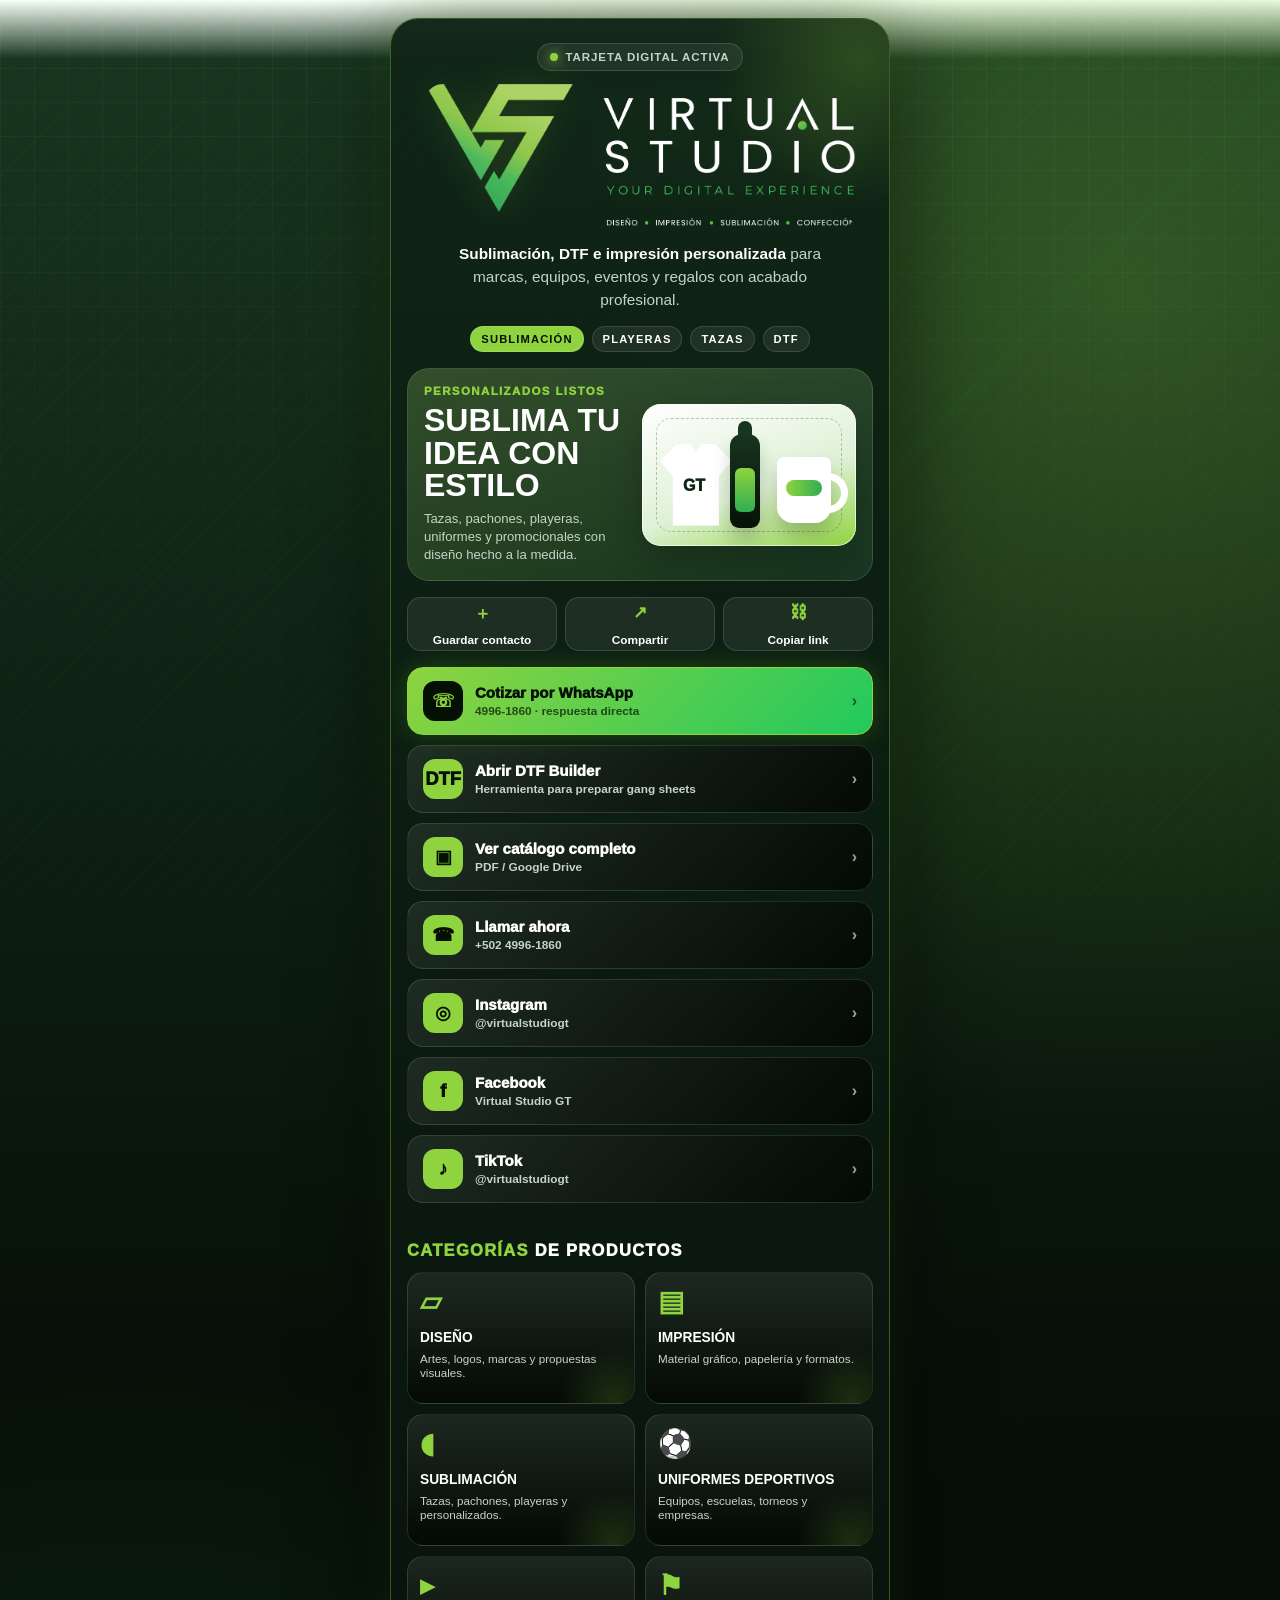
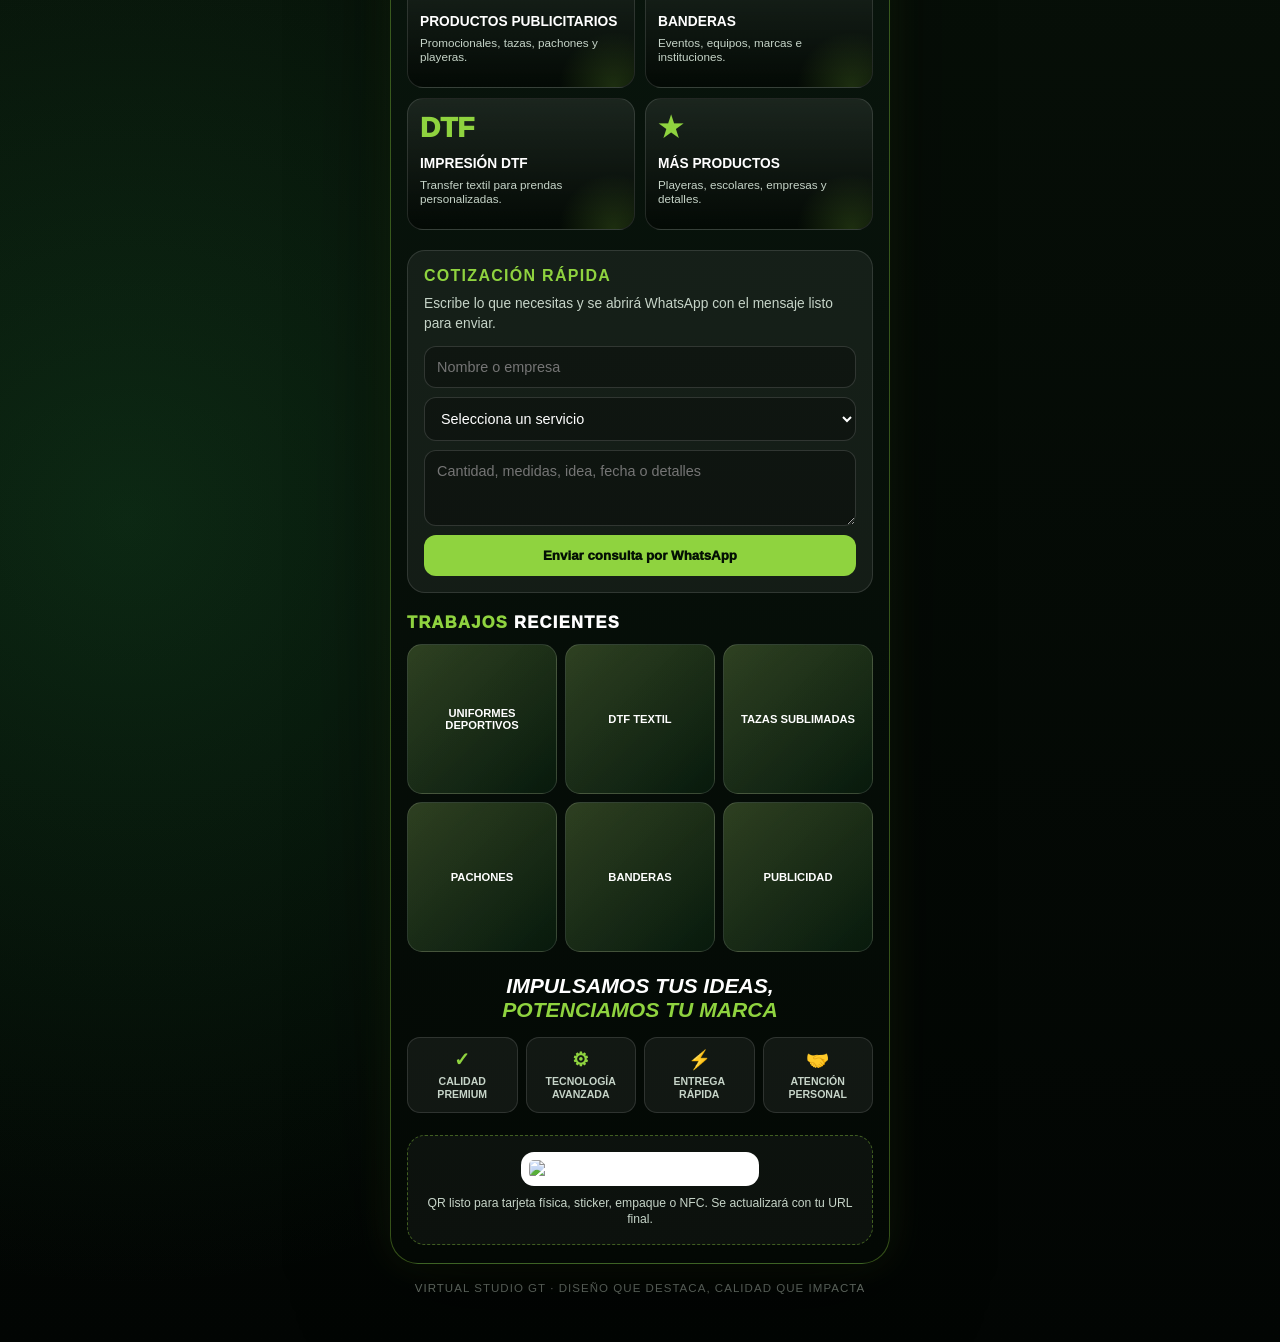
==== commit 7ff63a33: "Add files via upload" ====
--- a/index.html
+++ b/index.html
@@ -1,616 +1,72 @@
-<!doctype html>
+<!DOCTYPE html>
 <html lang="es">
-  <head>
-    <meta charset="utf-8" />
-    <meta name="viewport" content="width=device-width, initial-scale=1" />
-    <title>Constructor de gang sheet DTF</title>
-    <link rel="stylesheet" href="styles.css" />
-  </head>
-  <body>
-    <section id="startModal" class="start-modal" aria-label="Opciones iniciales">
-      <div class="start-dialog">
-        <header class="start-header">
-          <h2>Bienvenido al builder</h2>
-          <button id="closeStartModal" type="button" aria-label="Cerrar">×</button>
-        </header>
-        <div class="start-grid">
-          <button id="startAutoBtn" class="start-card" type="button">
-            <span class="start-art art-auto"></span>
-            <strong>Auto build</strong>
-            <span>Subir varias imagenes y anidar automaticamente</span>
-          </button>
-          <button id="startManualBtn" class="start-card" type="button">
-            <span class="start-art art-manual"></span>
-            <strong>Manual build</strong>
-            <span>Subir una imagen a la vez y acomodar manualmente</span>
-          </button>
-          <button id="startEditBtn" class="start-card" type="button">
-            <span class="start-art art-edit"></span>
-            <strong>Editar pedido anterior</strong>
-            <span>Recuperar el ultimo borrador en este dispositivo</span>
-          </button>
-          <button id="startNamesBtn" class="start-card" type="button">
-            <span class="start-art art-names"></span>
-            <strong>Nombres y numeros</strong>
-            <span>Crear texto editable para playeras o uniformes</span>
-          </button>
-        </div>
-      </div>
-    </section>
-
-    <main class="app-shell">
-      <aside class="sidebar" aria-label="Panel de configuracion">
-        <section class="brand-block">
-          <div>
-            <p class="eyebrow">Print Studio</p>
-            <h1>Builder de impresion</h1>
-          </div>
-          <span class="status-pill">Listo</span>
-        </section>
-
-        <section class="panel">
-          <h2>Servicio</h2>
-          <label>
-            Tipo de trabajo
-            <select id="serviceMode">
-              <option value="dtf">DTF - Mimaki TxF300</option>
-              <option value="sublimation">Sublimacion - Mimaki TS100</option>
-              <option value="epson_a4">Sublimacion A4 - Epson F170</option>
-            </select>
-          </label>
-          <div id="sublimationOptions" class="service-options" hidden>
-            <label>
-              Papel
-              <select id="paperWidth">
-                <option value="110">Papel 110 cm</option>
-                <option value="160">Papel 160 cm</option>
-              </select>
-            </label>
-            <label>
-              Solicitud
-              <select id="sublimationRequest">
-                <option value="solo_impresion">Solo impresion de papel</option>
-                <option value="sublimacion_piezas">Impresion y sublimacion por piezas</option>
-                <option value="sublimacion_rollo">Impresion y sublimacion por rollo</option>
-              </select>
-            </label>
-            <label>
-              Tela
-              <select id="fabricSource">
-                <option value="cliente">Cliente suministra tela</option>
-                <option value="taller">Nosotros suministramos tela</option>
-              </select>
-            </label>
-            <label>
-              Tipo de tela confirmado
-              <input id="fabricType" type="text" placeholder="Ej. poliester, licra, dry fit" />
-            </label>
-          </div>
-          <div id="epsonOptions" class="service-options" hidden>
-            <p class="service-note">Modo A4 vertical: 21 x 29.7 cm. La hoja crece por paginas completas para imprimir varias hojas en Epson F170.</p>
-            <label class="toggle-row">
-              <input id="a4MultiSheet" type="checkbox" checked />
-              Activar multi hojas A4
-            </label>
-            <label class="toggle-row">
-              <input id="mugNesting" type="checkbox" checked />
-              Nesting tazas: 3 disenos por hoja
-            </label>
-            <label class="toggle-row">
-              <input id="a4Mirror" type="checkbox" checked />
-              Espejo para sublimacion A4
-            </label>
-            <p class="service-note">La mesa se edita normal para acomodar facil. Al exportar PNG/PDF, cada hoja A4 sale invertida horizontalmente.</p>
-            <div class="field-grid">
-              <label>
-                Cantidad por diseno
-                <input id="mugDesignQty" type="number" min="1" max="200" value="1" />
-              </label>
-              <label>
-                Copias por hoja A4
-                <input id="a4SheetCopies" type="number" min="1" max="100" value="1" />
-              </label>
-            </div>
-            <button id="mugPresetBtn" class="full-btn" type="button">Preset taza 20 x 9 cm / 300 DPI</button>
-            <button id="applyMugQtyBtn" class="full-btn secondary" type="button">Aplicar cantidad al diseno</button>
-            <button id="a4NestBtn" class="full-btn secondary" type="button">Anidar tazas 3 por hoja</button>
-          </div>
-        </section>
-
-        <section class="panel">
-          <h2>Hoja</h2>
-          <div class="field-grid">
-            <label>
-              Ancho
-              <span class="input-unit">
-                <input id="sheetWidth" type="number" min="20" max="57" step="0.5" value="57" />
-                <span>cm</span>
-              </span>
-            </label>
-            <label>
-              Alto
-              <span class="input-unit">
-                <input id="sheetHeight" type="number" min="30" max="600" step="1" value="40" />
-                <span>cm</span>
-              </span>
-            </label>
-          </div>
-          <label class="range-field">
-            Zoom
-            <input id="zoom" type="range" min="5" max="35" value="18" />
-          </label>
-          <label class="toggle-row">
-            <input id="snapToggle" type="checkbox" checked />
-            Ajustar a cuadricula
-          </label>
-          <label class="range-field">
-            Separacion entre disenos
-            <span class="input-unit">
-              <input id="itemSpacing" type="number" min="0" max="5" step="0.1" value="0.5" />
-              <span>cm</span>
-            </span>
-          </label>
-          <div class="nesting-options">
-            <label>
-              Modo de acomodo
-              <select id="nestMode">
-                <option value="professional">Profesional por huecos</option>
-                <option value="rows">Filas rapidas</option>
-              </select>
-            </label>
-            <div class="field-grid">
-              <label>
-                Margen
-                <span class="input-unit">
-                  <input id="nestMargin" type="number" min="0" max="5" step="0.1" value="0.6" />
-                  <span>cm</span>
-                </span>
-              </label>
-              <label>
-                Prioridad
-                <select id="nestSort">
-                  <option value="area">Area mayor</option>
-                  <option value="height">Altura mayor</option>
-                  <option value="width">Ancho mayor</option>
-                  <option value="order">Orden subido</option>
-                </select>
-              </label>
-            </div>
-            <label class="toggle-row">
-              <input id="nestRotate" type="checkbox" checked />
-              Rotar automaticamente para ahorrar espacio
-            </label>
-            <label class="toggle-row">
-              <input id="nestCompact" type="checkbox" checked />
-              Compactar para usar menor altura
-            </label>
-          </div>
-        </section>
-
-        <section class="panel">
-          <h2>Cliente</h2>
-          <label>
-            Nombre
-            <input id="customerName" type="text" placeholder="Nombre o negocio" />
-          </label>
-          <label class="range-field">
-            WhatsApp
-            <input id="customerPhone" type="tel" placeholder="Telefono" />
-          </label>
-          <label class="range-field">
-            Notas
-            <textarea id="customerNotes" rows="3" placeholder="Color de camiseta, urgencia, instrucciones"></textarea>
-          </label>
-        </section>
-
-        <section class="panel">
-          <h2>Disenos</h2>
-          <label class="upload-box">
-            <input
-              id="fileInput"
-              type="file"
-              accept="image/png,image/jpeg,image/webp,image/svg+xml,application/pdf,.ai,.pdf,.psd,.svg"
-              multiple
-            />
-            <span class="upload-icon">+</span>
-            <span>Subir PNG, JPG, SVG, PDF, AI o PSD</span>
-          </label>
-          <p id="uploadNotice" class="notice" hidden></p>
-          <div class="tool-row" role="group" aria-label="Herramientas de diseno">
-            <button id="duplicateBtn" type="button" title="Duplicar seleccionado">Duplicar</button>
-            <button id="deleteBtn" type="button" title="Eliminar seleccionado">Eliminar</button>
-            <button id="cropBtn" type="button" title="Recortar bordes transparentes">Recortar</button>
-            <button id="rotateBtn" type="button">Girar</button>
-          </div>
-          <div class="field-grid">
-            <label>
-              Ancho pieza
-              <span class="input-unit">
-                <input id="itemWidth" type="number" min="1" max="57" step="0.5" value="10" />
-                <span>cm</span>
-              </span>
-            </label>
-            <label>
-              Cantidad
-              <input id="itemQty" type="number" min="1" max="200" step="1" value="1" />
-            </label>
-          </div>
-          <div class="tool-row" role="group" aria-label="Acciones de acomodo">
-            <button id="applySizeBtn" type="button">Aplicar</button>
-            <button id="autoArrangeBtn" type="button">Autoacomodar</button>
-          </div>
-        </section>
-
-        <section class="panel object-panel">
-          <h2>Control de piezas</h2>
-          <div class="tool-row compact-actions" role="group" aria-label="Acciones rapidas de piezas">
-            <button id="reviewBtn" type="button">Revisar</button>
-            <button id="centerSelectedBtn" type="button">Centrar</button>
-            <button id="fitHeightBtn" type="button">Ajustar alto</button>
-            <button id="clearSheetBtn" type="button">Limpiar hoja</button>
-          </div>
-          <div id="preflightList" class="preflight-list" aria-live="polite"></div>
-          <div id="itemList" class="item-list" aria-label="Lista de piezas"></div>
-        </section>
-
-        <section class="panel estimate-panel">
-          <h2>Pedido</h2>
-          <label>
-            Precio por cm lineal
-            <span class="input-unit">
-              <span>Q</span>
-              <input id="pricePerCm" type="number" min="0" step="0.01" value="2.50" />
-            </span>
-          </label>
-          <label class="range-field">
-            Resolucion de salida
-            <span class="input-unit">
-              <input id="exportDpi" type="number" min="72" max="300" step="1" value="150" />
-              <span>DPI</span>
-            </span>
-          </label>
-          <dl class="summary-list">
-            <div>
-              <dt>Altura usada</dt>
-              <dd id="usedHeight">0 cm</dd>
-            </div>
-            <div>
-              <dt>Piezas</dt>
-              <dd id="pieceCount">0</dd>
-            </div>
-            <div>
-              <dt>Total estimado</dt>
-              <dd id="totalPrice">Q0.00</dd>
-            </div>
-            <div>
-              <dt>Estado</dt>
-              <dd id="productionStatus">Vacio</dd>
-            </div>
-            <div>
-              <dt>Hojas A4</dt>
-              <dd id="sheetPages">-</dd>
-            </div>
-          </dl>
-          <div class="export-row">
-            <button id="exportPngBtn" class="primary-btn" type="button">PNG final</button>
-            <button id="exportPdfBtn" class="primary-btn alt" type="button">PDF para RasterLink</button>
-            <button id="exportOrderBtn" type="button">Orden del pedido</button>
-            <button id="copyOrderBtn" type="button">Copiar resumen</button>
-            <button id="whatsappOrderBtn" type="button">Enviar por WhatsApp</button>
-          </div>
-        </section>
-      </aside>
-
-      <section class="workspace" aria-label="Area de trabajo">
-        <header class="topbar">
-          <div>
-            <p id="selectedInfo">Sin seleccion</p>
-            <strong id="sheetInfo">57 x 40 cm</strong>
-          </div>
-          <div class="legend">
-            <span><i class="grid-dot"></i> margen seguro 0.6 cm</span>
-            <span><i class="cut-dot"></i> area de impresion</span>
-          </div>
-        </header>
-        <nav class="editor-toolbar" aria-label="Barra de herramientas">
-          <button id="toolUndoBtn" type="button" title="Deshacer">↶</button>
-          <button id="toolRedoBtn" type="button" title="Rehacer">↷</button>
-          <button id="toolUploadBtn" type="button" title="Cargar imagen">＋</button>
-          <button id="toolTextBtn" type="button" title="Agregar texto">T</button>
-          <button id="toolCropBtn" type="button" title="Recortar">⌗</button>
-          <button id="toolRotateBtn" type="button" title="Girar">⟳</button>
-          <button id="toolDuplicateBtn" type="button" title="Duplicar">⧉</button>
-          <button id="toolDeleteBtn" type="button" title="Eliminar">⌫</button>
-          <button id="toolAutoBtn" class="toolbar-command" type="button">Anidar hojas</button>
-          <label class="toolbar-check">
-            <input id="marginToggle" type="checkbox" checked />
-            Margen
-          </label>
-          <label class="toolbar-field">
-            Espacio
-            <input id="toolbarSpacing" type="number" min="0" max="5" step="0.1" value="0.5" />
-            cm
-          </label>
-          <label class="toolbar-field">
-            Zoom
-            <input id="toolbarZoom" type="number" min="5" max="300" step="1" value="100" />
-            %
-          </label>
-        </nav>
-        <div class="work-area">
-          <div class="canvas-wrap">
-            <div class="ruler-shell">
-              <div class="ruler-corner" aria-hidden="true"></div>
-              <div id="horizontalRuler" class="ruler ruler-horizontal" aria-hidden="true"></div>
-              <div id="verticalRuler" class="ruler ruler-vertical" aria-hidden="true"></div>
-              <div class="canvas-stage">
-                <canvas id="builderCanvas" width="900" height="1400" aria-label="Lienzo de gang sheet"></canvas>
-                <div id="emptyState" class="empty-state">
-                  <strong>Sube tus disenos</strong>
-                  <span>Arrastra, acomoda y descarga el archivo final para impresion.</span>
-                </div>
-              </div>
-            </div>
-          </div>
-          <aside class="text-builder" aria-label="Propiedades de texto">
-            <h2>Texto</h2>
-            <section class="names-panel" aria-label="Nombres y numeros">
-              <h2>Nombres y numeros</h2>
-              <details id="namesDetails" class="roster-section" open>
-                <summary>
-                  <strong><span id="namesCountLabel">(0) NAMES</span></strong>
-                  <span><i id="namesColorChip" class="color-chip"></i><span id="namesSummary">Small (1 in) - Academy</span></span>
-                </summary>
-                <div class="roster-controls">
-                  <label>
-                    Tamano
-                    <select id="namesSize">
-                      <option value="2.54">Small (1 in)</option>
-                      <option value="5.08">Medium (2 in)</option>
-                      <option value="7.62">Large (3 in)</option>
-                    </select>
-                  </label>
-                  <label>
-                    Fuente
-                    <select id="namesFont">
-                      <option value="Impact, Haettenschweiler, sans-serif">Academy</option>
-                      <option value="Arial Black, Arial, sans-serif">Block</option>
-                      <option value="Georgia, serif">College</option>
-                      <option value="'Trebuchet MS', sans-serif">Sport</option>
-                    </select>
-                  </label>
-                  <label>
-                    Ancho del trazo
-                    <input id="namesStrokeWidth" type="range" min="0" max="20" value="6" />
-                  </label>
-                  <div class="color-tabs">
-                    <label class="toggle-row">
-                      <input id="namesUseTextColor" type="checkbox" checked />
-                      Color del texto
-                    </label>
-                    <label class="toggle-row">
-                      <input id="namesUseStroke" type="checkbox" checked />
-                      Trazo
-                    </label>
-                  </div>
-                  <div class="color-control-grid">
-                    <label>
-                      Color texto
-                      <span class="color-row">
-                        <input id="namesTextColorHex" type="text" value="#000000" />
-                        <input id="namesTextColor" type="color" value="#000000" />
-                      </span>
-                    </label>
-                    <label>
-                      Color trazo
-                      <span class="color-row">
-                        <input id="namesStrokeColorHex" type="text" value="#ffffff" />
-                        <input id="namesStrokeColor" type="color" value="#ffffff" />
-                      </span>
-                    </label>
-                  </div>
-                  <div class="swatch-row" data-target="namesTextColorHex">
-                    <button type="button" data-color="#000000" style="--swatch:#000000"></button>
-                    <button type="button" data-color="#ffffff" style="--swatch:#ffffff"></button>
-                    <button type="button" data-color="#d9001b" style="--swatch:#d9001b"></button>
-                    <button type="button" data-color="#149be6" style="--swatch:#149be6"></button>
-                    <button type="button" data-color="#f5b21b" style="--swatch:#f5b21b"></button>
-                    <button type="button" data-color="#19b85f" style="--swatch:#19b85f"></button>
-                  </div>
-                  <div class="roster-entry-grid">
-                    <label>
-                      Names
-                      <input id="namesEntryText" type="text" placeholder="Ej. EDUARDO" />
-                    </label>
-                    <label>
-                      Cantidad
-                      <input id="namesEntryQty" type="number" min="1" max="99" value="1" />
-                    </label>
-                  </div>
-                  <button id="addNameEntryBtn" class="full-btn" type="button">Agregar nombres</button>
-                </div>
-              </details>
-
-              <details id="numbersDetails" class="roster-section">
-                <summary>
-                  <strong><span id="numbersCountLabel">(0) NUMBERS</span></strong>
-                  <span><i id="numbersColorChip" class="color-chip"></i><span id="numbersSummary">Small (4 in) - Academy</span></span>
-                </summary>
-                <div class="roster-controls">
-                  <label>
-                    Tamano
-                    <select id="numbersSize">
-                      <option value="10.16">Small (4 in)</option>
-                      <option value="15.24">Medium (6 in)</option>
-                      <option value="20.32">Large (8 in)</option>
-                      <option value="25.4">XL (10 in)</option>
-                    </select>
-                  </label>
-                  <label>
-                    Fuente
-                    <select id="numbersFont">
-                      <option value="Impact, Haettenschweiler, sans-serif">Academy</option>
-                      <option value="Arial Black, Arial, sans-serif">Block</option>
-                      <option value="Georgia, serif">College</option>
-                      <option value="'Trebuchet MS', sans-serif">Sport</option>
-                    </select>
-                  </label>
-                  <label>
-                    Ancho del trazo
-                    <input id="numbersStrokeWidth" type="range" min="0" max="20" value="6" />
-                  </label>
-                  <div class="color-tabs">
-                    <label class="toggle-row">
-                      <input id="numbersUseTextColor" type="checkbox" checked />
-                      Color del texto
-                    </label>
-                    <label class="toggle-row">
-                      <input id="numbersUseStroke" type="checkbox" checked />
-                      Trazo
-                    </label>
-                  </div>
-                  <div class="color-control-grid">
-                    <label>
-                      Color texto
-                      <span class="color-row">
-                        <input id="numbersTextColorHex" type="text" value="#000000" />
-                        <input id="numbersTextColor" type="color" value="#000000" />
-                      </span>
-                    </label>
-                    <label>
-                      Color trazo
-                      <span class="color-row">
-                        <input id="numbersStrokeColorHex" type="text" value="#ffffff" />
-                        <input id="numbersStrokeColor" type="color" value="#ffffff" />
-                      </span>
-                    </label>
-                  </div>
-                  <div class="swatch-row" data-target="numbersTextColorHex">
-                    <button type="button" data-color="#000000" style="--swatch:#000000"></button>
-                    <button type="button" data-color="#ffffff" style="--swatch:#ffffff"></button>
-                    <button type="button" data-color="#d9001b" style="--swatch:#d9001b"></button>
-                    <button type="button" data-color="#149be6" style="--swatch:#149be6"></button>
-                    <button type="button" data-color="#f5b21b" style="--swatch:#f5b21b"></button>
-                    <button type="button" data-color="#19b85f" style="--swatch:#19b85f"></button>
-                  </div>
-                  <div class="roster-entry-grid">
-                    <label>
-                      Numbers
-                      <input id="numbersEntryText" type="text" placeholder="Ej. 10" />
-                    </label>
-                    <label>
-                      Cantidad
-                      <input id="numbersEntryQty" type="number" min="1" max="99" value="1" />
-                    </label>
-                  </div>
-                  <button id="addNumberEntryBtn" class="full-btn" type="button">Agregar numeros</button>
-                </div>
-              </details>
-            </section>
-
-            <label>
-              Campo de texto
-              <textarea id="textInput" rows="4" placeholder="Escribe, selecciona, copia o pega el texto"></textarea>
-            </label>
-            <div class="field-grid object-grid">
-              <label>
-                Ancho
-                <span class="input-unit">
-                  <input id="textWidth" type="number" min="1" max="160" step="0.1" value="18" />
-                  <span>cm</span>
-                </span>
-              </label>
-              <label>
-                Altura
-                <span class="input-unit">
-                  <input id="textObjectHeight" type="number" min="1" max="60" step="0.1" value="5" />
-                  <span>cm</span>
-                </span>
-              </label>
-              <label>
-                X-Pos
-                <span class="input-unit">
-                  <input id="textX" type="number" min="0" step="0.1" value="0.6" />
-                  <span>cm</span>
-                </span>
-              </label>
-              <label>
-                Y-Pos
-                <span class="input-unit">
-                  <input id="textY" type="number" min="0" step="0.1" value="0.6" />
-                  <span>cm</span>
-                </span>
-              </label>
-            </div>
-            <div class="object-mini-row">
-              <label class="toggle-row">
-                <input id="lockTextRatio" type="checkbox" checked />
-                Proporcion
-              </label>
-              <span class="quality-pill">PPP 300 GOOD</span>
-            </div>
-            <div class="tool-row">
-              <button id="textDuplicateBtn" type="button">Duplicar</button>
-              <button id="textQuantityBtn" type="button">Agregar cantidad</button>
-            </div>
-            <label>
-              Familia de fuentes
-              <select id="textFontFamily">
-                <option value="Arial, Helvetica, sans-serif">Arial</option>
-                <option value="Impact, Haettenschweiler, sans-serif">Impact</option>
-                <option value="Georgia, serif">Georgia</option>
-                <option value="'Times New Roman', serif">Times New Roman</option>
-                <option value="'Trebuchet MS', sans-serif">Trebuchet</option>
-                <option value="'Courier New', monospace">Courier</option>
-              </select>
-            </label>
-            <div class="field-grid">
-              <label>
-                Tamano
-                <input id="textFontSize" type="number" min="8" max="400" step="1" value="120" />
-              </label>
-              <label>
-                Color de texto
-                <span class="color-row">
-                  <input id="textColorHex" type="text" value="#000000" />
-                  <input id="textColor" type="color" value="#000000" />
-                </span>
-              </label>
-            </div>
-            <div class="field-grid">
-              <label class="toggle-row">
-                <input id="textStrokeEnabled" type="checkbox" />
-                Trazo
-              </label>
-              <label>
-                Ancho trazo
-                <input id="textStrokeWidth" type="range" min="0" max="20" value="0" />
-              </label>
-            </div>
-            <label>
-              Color de trazo
-              <span class="color-row">
-                <input id="textStrokeColorHex" type="text" value="#ffffff" />
-                <input id="textStrokeColor" type="color" value="#ffffff" />
-              </span>
-            </label>
-            <div class="text-style-row" aria-label="Estilos de texto">
-              <button id="textBoldBtn" type="button" title="Negrita">B</button>
-              <button id="textUnderlineBtn" type="button" title="Subrayado">U</button>
-              <button id="textStrikeBtn" type="button" title="Tachado">S</button>
-              <button id="textItalicBtn" type="button" title="Cursiva">I</button>
-              <button id="textUpperBtn" type="button" title="Mayusculas">AA</button>
-              <button id="textLowerBtn" type="button" title="Minusculas">Aa</button>
-              <button id="textAlignLeftBtn" type="button" title="Alinear izquierda">≡</button>
-              <button id="textAlignCenterBtn" type="button" title="Centrar">≣</button>
-              <button id="textAlignRightBtn" type="button" title="Alinear derecha">≡</button>
-            </div>
-            <button id="addTextBtn" type="button">Agregar campo de texto</button>
-          </aside>
-        </div>
-      </section>
-    </main>
-
-    <script src="app.js"></script>
-  </body>
-</html>
+<head>
+<meta charset="UTF-8"><meta name="viewport" content="width=device-width,initial-scale=1,viewport-fit=cover">
+<meta name="theme-color" content="#020402">
+<meta name="description" content="Virtual Studio GT: tarjeta virtual con redes sociales, WhatsApp, sublimación, uniformes deportivos, productos publicitarios, impresión DTF y DTF Builder.">
+<meta property="og:title" content="Virtual Studio GT · Tarjeta Digital">
+<meta property="og:description" content="Diseño, impresión, sublimación y productos personalizados con enfoque tecnológico y deportivo.">
+<meta property="og:type" content="website">
+<link rel="manifest" href="manifest.webmanifest">
+<title>Virtual Studio GT · Tarjeta Digital</title>
+<style>
+:root{--text:#fff;--muted:#c6d4c8;--green:#8fd33f;--green-deep:#2fae52;--green-dark:#102517;--green-ink:#061108;--ink:#050806;--panel:#0d1710;--line:rgba(143,211,63,.36);--line-soft:rgba(255,255,255,.13);--shadow:rgba(47,174,82,.24)}
+*{box-sizing:border-box;margin:0;padding:0}html{scroll-behavior:smooth}
+body{min-height:100vh;font-family:Arial,Helvetica,sans-serif;color:var(--text);background:radial-gradient(circle at 88% 10%,rgba(143,211,63,.24),transparent 29%),radial-gradient(circle at 10% 72%,rgba(47,174,82,.18),transparent 32%),linear-gradient(180deg,#f7fff6 0%,#17351f 2%,#071008 46%,#020503 100%);display:flex;justify-content:center;padding:18px 14px 44px;overflow-x:hidden}
+body:before{content:"";position:fixed;inset:0;pointer-events:none;z-index:0;background-image:linear-gradient(rgba(255,255,255,.045) 1px,transparent 1px),linear-gradient(90deg,rgba(255,255,255,.045) 1px,transparent 1px);background-size:34px 34px;mask-image:linear-gradient(#000,transparent 76%)}
+body:after{content:"";position:fixed;inset:0;pointer-events:none;z-index:0;opacity:.42;background:repeating-linear-gradient(135deg,transparent 0 15px,rgba(143,211,63,.05) 16px 18px),linear-gradient(135deg,transparent 0 62%,rgba(47,174,82,.12) 62.4%,transparent 63%)}
+.wrap{width:100%;max-width:500px;position:relative;z-index:1}.shell{overflow:hidden;border-radius:28px;border:1px solid var(--line);background:linear-gradient(180deg,rgba(16,37,23,.97),rgba(3,8,4,.99));box-shadow:0 26px 90px rgba(0,0,0,.62),0 0 42px rgba(143,211,63,.12);position:relative}
+.shell:before{content:"";position:absolute;top:-110px;right:-120px;width:300px;height:300px;background:radial-gradient(circle,rgba(143,211,63,.22),transparent 68%)}
+.hero{position:relative;z-index:2;text-align:center;padding:24px 18px 16px}.status{display:inline-flex;align-items:center;gap:7px;margin-bottom:13px;padding:7px 12px;border-radius:999px;border:1px solid var(--line-soft);background:rgba(255,255,255,.07);color:var(--muted);font-size:.72rem;font-weight:900;letter-spacing:.08em;text-transform:uppercase}.status i{width:8px;height:8px;border-radius:50%;background:var(--green);box-shadow:0 0 12px var(--green);display:inline-block}
+.brand-logo{width:100%;max-width:430px;margin:0 auto 12px;padding:0;border-radius:18px;display:flex;align-items:center;justify-content:center;filter:drop-shadow(0 0 18px rgba(143,211,63,.16));overflow:hidden}
+.logo-symbol{width:100%;height:auto;display:block;object-fit:contain}
+.brand{font-size:clamp(1.6rem,6vw,2.25rem);line-height:1;font-weight:950;text-transform:uppercase}.brand span{color:var(--green)}.tagline{color:var(--muted);line-height:1.5;max-width:390px;margin:8px auto 0;font-size:.96rem}.tagline strong{color:#fff}.badges{display:flex;flex-wrap:wrap;justify-content:center;gap:8px;margin-top:15px}.badge{border:1px solid var(--line-soft);background:rgba(255,255,255,.07);color:#fff;border-radius:999px;padding:6px 10px;font-weight:900;font-size:.70rem;letter-spacing:.1em;text-transform:uppercase}.badge:first-child{color:#071007;background:var(--green)}
+.sublimation-hero{position:relative;z-index:2;margin:0 16px 16px;padding:16px;border-radius:22px;border:1px solid rgba(255,255,255,.12);background:linear-gradient(135deg,rgba(143,211,63,.17),rgba(47,174,82,.12)),linear-gradient(180deg,rgba(255,255,255,.08),rgba(255,255,255,.03));display:grid;grid-template-columns:1fr 1.05fr;gap:14px;align-items:center}.sublimation-copy{text-align:left}.sublimation-copy span{display:block;color:var(--green);font-size:.72rem;font-weight:950;letter-spacing:.12em;text-transform:uppercase;margin-bottom:7px}.sublimation-copy h1{font-size:clamp(1.35rem,5vw,2rem);line-height:1.02;text-transform:uppercase}.sublimation-copy p{color:var(--muted);font-size:.82rem;line-height:1.38;margin-top:8px}.product-stage{min-height:142px;position:relative;border-radius:19px;background:linear-gradient(160deg,#ffffff,#dff1d6 58%,#8fd33f);box-shadow:inset 0 0 0 1px rgba(255,255,255,.65),0 16px 40px rgba(0,0,0,.24);overflow:hidden}.product-stage:before{content:"";position:absolute;inset:14px;border:1px dashed rgba(6,17,8,.24);border-radius:15px}.shirt{position:absolute;left:18px;bottom:20px;width:72px;height:82px;background:#fff;clip-path:polygon(24% 0,42% 0,50% 10%,58% 0,76% 0,100% 21%,82% 39%,82% 100%,18% 100%,18% 39%,0 21%);box-shadow:0 12px 18px rgba(0,0,0,.18)}.shirt:after{content:"GT";position:absolute;left:23px;top:33px;color:#102517;font-size:1rem;font-weight:950}.mug{position:absolute;right:25px;bottom:23px;width:54px;height:66px;border-radius:7px 7px 16px 16px;background:#fff;box-shadow:0 12px 18px rgba(0,0,0,.18)}.mug:before{content:"";position:absolute;right:-17px;top:16px;width:19px;height:26px;border:7px solid #fff;border-left:0;border-radius:0 20px 20px 0}.mug:after{content:"";position:absolute;left:9px;right:9px;top:23px;height:16px;background:linear-gradient(90deg,var(--green),var(--green-deep));border-radius:20px}.bottle{position:absolute;left:88px;bottom:18px;width:30px;height:94px;border-radius:12px 12px 9px 9px;background:linear-gradient(180deg,#17351f,#061108);box-shadow:0 12px 18px rgba(0,0,0,.18)}.bottle:before{content:"";position:absolute;left:8px;top:-13px;width:14px;height:16px;border-radius:7px 7px 2px 2px;background:#17351f}.bottle:after{content:"";position:absolute;inset:34px 5px 16px;border-radius:6px;background:linear-gradient(180deg,var(--green),var(--green-deep))}
+.actions{display:grid;grid-template-columns:1fr 1fr 1fr;gap:8px;padding:0 16px 16px;position:relative;z-index:2}.action{min-height:54px;border-radius:14px;border:1px solid var(--line-soft);background:rgba(255,255,255,.07);color:#fff;text-decoration:none;display:grid;place-items:center;text-align:center;font-size:.74rem;font-weight:900;cursor:pointer;font-family:inherit}.action span{display:block;color:var(--green);font-size:1.08rem;margin-bottom:2px}
+.links{display:grid;gap:10px;padding:0 16px 18px;position:relative;z-index:2}.link{min-height:62px;border:1px solid rgba(255,255,255,.12);border-radius:16px;color:#fff;background:linear-gradient(135deg,rgba(255,255,255,.08),rgba(3,7,4,.86));text-decoration:none;display:flex;align-items:center;justify-content:space-between;padding:13px 15px;transition:transform .16s ease,border-color .16s ease,box-shadow .16s ease}.link:hover{transform:translateY(-2px);border-color:var(--green);box-shadow:0 0 22px var(--shadow)}.link.primary{background:linear-gradient(135deg,var(--green),#21c95e);color:#031003;border-color:var(--green);box-shadow:0 0 26px rgba(117,255,35,.18)}.left{display:flex;align-items:center;gap:12px;min-width:0}.icon{width:40px;height:40px;flex:0 0 40px;border-radius:12px;background:var(--green);color:#041004;display:grid;place-items:center;font-size:1.15rem;font-weight:950}.primary .icon{background:#041004;color:var(--green)}.label{display:block;font-weight:950;font-size:.94rem;line-height:1.15}.sub{display:block;color:var(--muted);font-size:.74rem;margin-top:3px;font-weight:700;line-height:1.2}.primary .sub{color:rgba(3,16,3,.70)}.arrow{opacity:.62;font-weight:900}
+.section{padding:20px 16px 0;position:relative;z-index:2}.section-title{color:#fff;font-size:1.03rem;text-transform:uppercase;letter-spacing:.08em;margin-bottom:12px;font-weight:950}.section-title span{color:var(--green)}.catalog{display:grid;grid-template-columns:repeat(2,1fr);gap:10px}.cat{min-height:132px;border:1px solid rgba(255,255,255,.12);border-radius:16px;background:linear-gradient(180deg,rgba(255,255,255,.08),rgba(3,8,4,.84));color:#fff;text-decoration:none;padding:15px 12px;display:flex;flex-direction:column;justify-content:space-between;transition:transform .16s ease,border-color .16s ease;overflow:hidden;position:relative}.cat:after{content:"";position:absolute;inset:auto -40px -60px auto;width:120px;height:120px;border-radius:50%;background:radial-gradient(circle,rgba(143,211,63,.18),transparent 65%)}.cat:hover{transform:translateY(-3px);border-color:var(--green)}.cat-icon{color:var(--green);font-size:1.75rem;line-height:1;font-weight:950}.cat strong{display:block;font-size:.86rem;text-transform:uppercase;line-height:1.1;margin-top:14px;position:relative;z-index:1}.cat small{display:block;color:var(--muted);font-size:.73rem;line-height:1.25;margin-top:6px;position:relative;z-index:1}
+.quote-box{margin:20px 16px 0;position:relative;z-index:2;border:1px solid rgba(255,255,255,.12);border-radius:18px;background:rgba(255,255,255,.06);padding:16px}.quote-box h2{color:var(--green);font-size:1rem;letter-spacing:.08em;text-transform:uppercase;margin-bottom:9px}.quote-box p{color:var(--muted);line-height:1.45;font-size:.86rem}.form{display:grid;gap:9px;margin-top:12px}.form input,.form select,.form textarea{width:100%;border:1px solid rgba(255,255,255,.14);background:rgba(0,0,0,.28);color:#fff;border-radius:12px;padding:12px;font-size:.9rem;outline:none;font-family:inherit}.form textarea{min-height:76px;resize:vertical}.form button{border:0;border-radius:12px;background:var(--green);color:#041004;padding:13px;font-weight:950;cursor:pointer;font-family:inherit}
+.gallery{display:grid;grid-template-columns:repeat(3,1fr);gap:8px}.shot{aspect-ratio:1;border-radius:15px;border:1px solid rgba(255,255,255,.13);background:linear-gradient(145deg,rgba(143,211,63,.18),rgba(47,174,82,.12)),linear-gradient(135deg,rgba(255,255,255,.08),rgba(2,5,3,.92));display:grid;place-items:center;text-align:center;color:#fff;padding:9px;font-size:.70rem;font-weight:900;text-transform:uppercase}.claim{text-align:center;padding:22px 16px 2px;position:relative;z-index:2}.claim strong{display:block;font-size:1.32rem;line-height:1.12;text-transform:uppercase;font-style:italic}.claim span{color:var(--green)}.features{display:grid;grid-template-columns:repeat(4,1fr);gap:8px;margin-top:15px}.feat{border:1px solid rgba(255,255,255,.12);background:rgba(255,255,255,.06);color:var(--muted);border-radius:13px;padding:11px 5px;font-size:.66rem;line-height:1.22;font-weight:900;text-transform:uppercase}.feat b{display:block;color:var(--green);font-size:1.16rem;margin-bottom:4px}.qr{margin:20px 16px 18px;padding:16px;border:1px dashed rgba(143,211,63,.4);border-radius:18px;text-align:center;background:rgba(255,255,255,.04);position:relative;z-index:2}.qr img{width:134px;background:#fff;border-radius:13px;padding:8px}.qr p{color:var(--muted);margin-top:10px;font-size:.76rem;line-height:1.3}footer{text-align:center;color:rgba(198,212,200,.62);font-size:.72rem;letter-spacing:.09em;text-transform:uppercase;margin:18px 0 4px}.toast{position:fixed;left:50%;bottom:22px;transform:translateX(-50%) translateY(10px);background:#101710;border:1px solid var(--line);color:#fff;padding:12px 16px;border-radius:999px;box-shadow:0 15px 45px rgba(0,0,0,.45);opacity:0;pointer-events:none;transition:opacity .2s ease,transform .2s ease;z-index:20;font-size:.86rem;font-weight:900;white-space:nowrap}.toast.show{opacity:1;transform:translateX(-50%) translateY(0)}
+@media(max-width:430px){.sublimation-hero{grid-template-columns:1fr}.product-stage{min-height:132px}.actions{grid-template-columns:1fr}.catalog{grid-template-columns:1fr}.features{grid-template-columns:1fr 1fr}.gallery{grid-template-columns:1fr 1fr}.brand-logo{max-width:340px}}
+</style>
+</head>
+<body>
+<main class="wrap"><section class="shell"><header class="hero"><div class="status"><i></i> Tarjeta digital activa</div>
+<div class="brand-logo"><img class="logo-symbol" src="assets/virtual-studio-logo.png" alt="Virtual Studio"></div>
+<p class="tagline"><strong>Sublimación, DTF e impresión personalizada</strong> para marcas, equipos, eventos y regalos con acabado profesional.</p><div class="badges"><span class="badge">Sublimación</span><span class="badge">Playeras</span><span class="badge">Tazas</span><span class="badge">DTF</span></div></header>
+<section class="sublimation-hero"><div class="sublimation-copy"><span>Personalizados listos</span><h1>Sublima tu idea con estilo</h1><p>Tazas, pachones, playeras, uniformes y promocionales con diseño hecho a la medida.</p></div><div class="product-stage" aria-label="Productos de sublimación"><span class="shirt"></span><span class="bottle"></span><span class="mug"></span></div></section>
+<div class="actions"><a class="action" href="virtual-studio-contacto.vcf" download><span>＋</span>Guardar contacto</a><button class="action" type="button" onclick="shareCard()"><span>↗</span>Compartir</button><button class="action" type="button" onclick="copyLink()"><span>⛓</span>Copiar link</button></div>
+<nav class="links">
+<a class="link primary" href="https://wa.me/50249961860?text=Hola%20Virtual%20Studio%20GT,%20quiero%20una%20cotizaci%C3%B3n" target="_blank" rel="noopener"><span class="left"><span class="icon">☏</span><span><span class="label">Cotizar por WhatsApp</span><span class="sub">4996-1860 · respuesta directa</span></span></span><span class="arrow">›</span></a>
+<a class="link" href="https://gerardorozco-cloud.github.io/dtf-builder/" target="_blank" rel="noopener"><span class="left"><span class="icon">DTF</span><span><span class="label">Abrir DTF Builder</span><span class="sub">Herramienta para preparar gang sheets</span></span></span><span class="arrow">›</span></a>
+<a class="link" href="#" target="_blank" rel="noopener"><span class="left"><span class="icon">▣</span><span><span class="label">Ver catálogo completo</span><span class="sub">PDF / Google Drive</span></span></span><span class="arrow">›</span></a>
+<a class="link" href="tel:+50249961860"><span class="left"><span class="icon">☎</span><span><span class="label">Llamar ahora</span><span class="sub">+502 4996-1860</span></span></span><span class="arrow">›</span></a>
+<a class="link" href="https://instagram.com/virtualstudiogt" target="_blank" rel="noopener"><span class="left"><span class="icon">◎</span><span><span class="label">Instagram</span><span class="sub">@virtualstudiogt</span></span></span><span class="arrow">›</span></a>
+<a class="link" href="https://facebook.com/virtualstudiogt" target="_blank" rel="noopener"><span class="left"><span class="icon">f</span><span><span class="label">Facebook</span><span class="sub">Virtual Studio GT</span></span></span><span class="arrow">›</span></a>
+<a class="link" href="https://tiktok.com/@virtualstudiogt" target="_blank" rel="noopener"><span class="left"><span class="icon">♪</span><span><span class="label">TikTok</span><span class="sub">@virtualstudiogt</span></span></span><span class="arrow">›</span></a>
+</nav>
+<section class="section"><h2 class="section-title"><span>Categorías</span> de productos</h2><div class="catalog">
+<a class="cat" href="https://wa.me/50249961860?text=Hola%20Virtual%20Studio%20GT,%20quiero%20informaci%C3%B3n%20sobre%20Dise%C3%B1o" target="_blank"><div><span class="cat-icon">▱</span><strong>Diseño</strong><small>Artes, logos, marcas y propuestas visuales.</small></div></a>
+<a class="cat" href="https://wa.me/50249961860?text=Hola%20Virtual%20Studio%20GT,%20quiero%20informaci%C3%B3n%20sobre%20Impresi%C3%B3n" target="_blank"><div><span class="cat-icon">▤</span><strong>Impresión</strong><small>Material gráfico, papelería y formatos.</small></div></a>
+<a class="cat" href="https://wa.me/50249961860?text=Hola%20Virtual%20Studio%20GT,%20quiero%20informaci%C3%B3n%20sobre%20Sublimaci%C3%B3n" target="_blank"><div><span class="cat-icon">◖</span><strong>Sublimación</strong><small>Tazas, pachones, playeras y personalizados.</small></div></a>
+<a class="cat" href="https://wa.me/50249961860?text=Hola%20Virtual%20Studio%20GT,%20quiero%20cotizar%20Uniformes%20Deportivos" target="_blank"><div><span class="cat-icon">⚽</span><strong>Uniformes Deportivos</strong><small>Equipos, escuelas, torneos y empresas.</small></div></a>
+<a class="cat" href="https://wa.me/50249961860?text=Hola%20Virtual%20Studio%20GT,%20quiero%20informaci%C3%B3n%20sobre%20Productos%20Publicitarios" target="_blank"><div><span class="cat-icon">▸</span><strong>Productos Publicitarios</strong><small>Promocionales, tazas, pachones y playeras.</small></div></a>
+<a class="cat" href="https://wa.me/50249961860?text=Hola%20Virtual%20Studio%20GT,%20quiero%20cotizar%20Banderas" target="_blank"><div><span class="cat-icon">⚑</span><strong>Banderas</strong><small>Eventos, equipos, marcas e instituciones.</small></div></a>
+<a class="cat" href="https://wa.me/50249961860?text=Hola%20Virtual%20Studio%20GT,%20quiero%20informaci%C3%B3n%20sobre%20Impresi%C3%B3n%20DTF" target="_blank"><div><span class="cat-icon">DTF</span><strong>Impresión DTF</strong><small>Transfer textil para prendas personalizadas.</small></div></a>
+<a class="cat" href="https://wa.me/50249961860?text=Hola%20Virtual%20Studio%20GT,%20quiero%20ver%20productos%20personalizados" target="_blank"><div><span class="cat-icon">★</span><strong>Más productos</strong><small>Playeras, escolares, empresas y detalles.</small></div></a>
+</div></section>
+<section class="quote-box"><h2>Cotización rápida</h2><p>Escribe lo que necesitas y se abrirá WhatsApp con el mensaje listo para enviar.</p><form class="form" onsubmit="sendLead(event)"><input id="nombre" type="text" placeholder="Nombre o empresa"><select id="servicio"><option value="">Selecciona un servicio</option><option>Uniformes Deportivos</option><option>Impresión DTF</option><option>Sublimación</option><option>Impresión</option><option>Productos Publicitarios</option><option>Banderas</option><option>Diseño</option></select><textarea id="mensaje" placeholder="Cantidad, medidas, idea, fecha o detalles"></textarea><button type="submit">Enviar consulta por WhatsApp</button></form></section>
+<section class="section"><h2 class="section-title"><span>Trabajos</span> recientes</h2><div class="gallery"><div class="shot">Uniformes deportivos</div><div class="shot">DTF textil</div><div class="shot">Tazas sublimadas</div><div class="shot">Pachones</div><div class="shot">Banderas</div><div class="shot">Publicidad</div></div></section>
+<section class="claim"><strong>Impulsamos tus ideas,<br><span>potenciamos tu marca</span></strong><div class="features"><div class="feat"><b>✓</b>Calidad<br>Premium</div><div class="feat"><b>⚙</b>Tecnología<br>Avanzada</div><div class="feat"><b>⚡</b>Entrega<br>Rápida</div><div class="feat"><b>🤝</b>Atención<br>Personal</div></div></section>
+<section class="qr"><img id="qrImg" src="https://api.qrserver.com/v1/create-qr-code/?size=300x300&data=https://virtualstudiogt.com" alt="Código QR Virtual Studio GT"><p>QR listo para tarjeta física, sticker, empaque o NFC. Se actualizará con tu URL final.</p></section>
+</section><footer>Virtual Studio GT · Diseño que destaca, calidad que impacta</footer></main>
+<div id="toast" class="toast">Listo</div>
+<script>
+function showToast(message){const toast=document.getElementById("toast");toast.textContent=message;toast.classList.add("show");setTimeout(()=>toast.classList.remove("show"),1800)}
+function pageUrl(){return window.location.href.startsWith("file:")?"https://gerardorozco-cloud.github.io/virtualstudiogt/":window.location.href}
+async function copyLink(){try{await navigator.clipboard.writeText(pageUrl());showToast("Link copiado")}catch(e){showToast("No se pudo copiar")}}
+async function shareCard(){const data={title:"Virtual Studio GT",text:"Tarjeta digital de Virtual Studio GT",url:pageUrl()};if(navigator.share){try{await navigator.share(data)}catch(e){}}else{copyLink()}}
+function sendLead(event){event.preventDefault();const nombre=document.getElementById("nombre").value.trim();const servicio=document.getElementById("servicio").value.trim();const mensaje=document.getElementById("mensaje").value.trim();const texto=encodeURIComponent("Hola Virtual Studio GT, quiero una cotización."+(nombre?"\nNombre/empresa: "+nombre:"")+(servicio?"\nServicio: "+servicio:"")+(mensaje?"\nDetalles: "+mensaje:""));window.open("https://wa.me/50249961860?text="+texto,"_blank")}
+(function setQr(){document.getElementById("qrImg").src="https://api.qrserver.com/v1/create-qr-code/?size=300x300&data="+encodeURIComponent(pageUrl())})();
+</script>
+</body></html>
